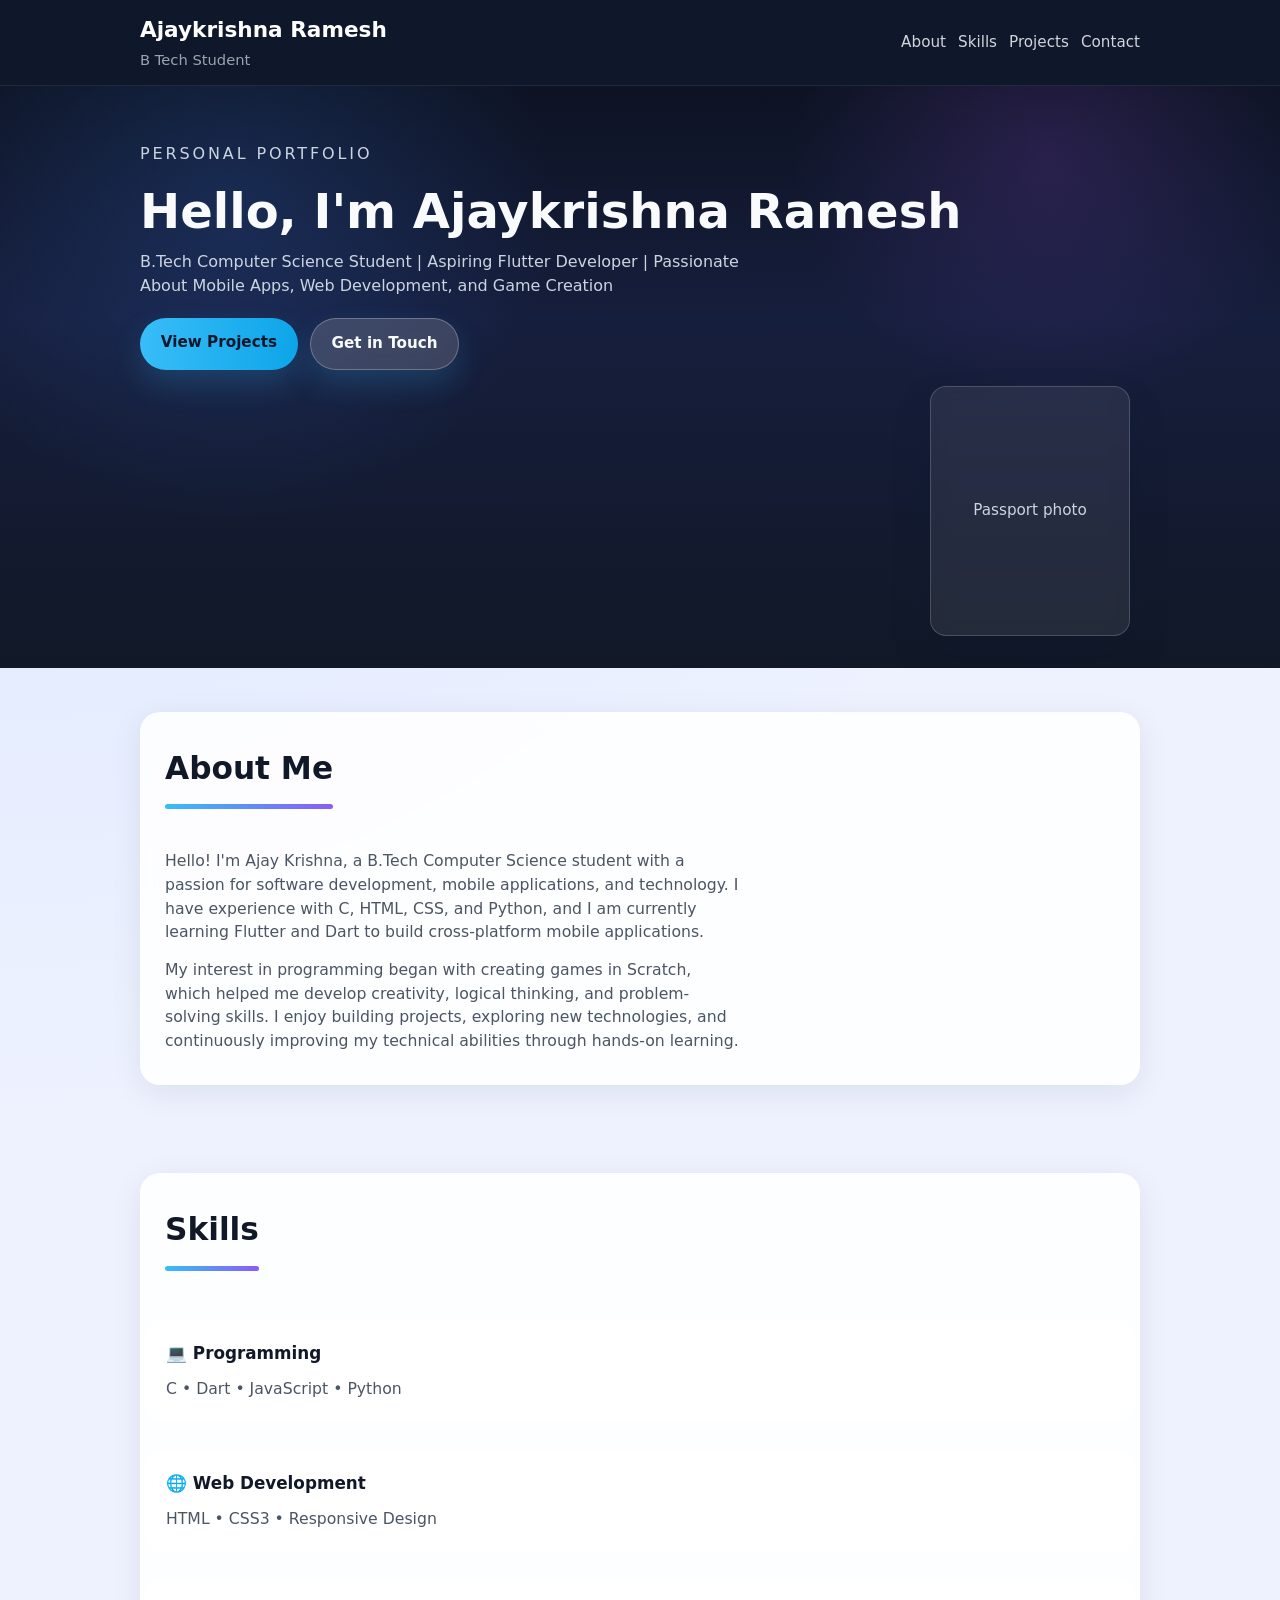
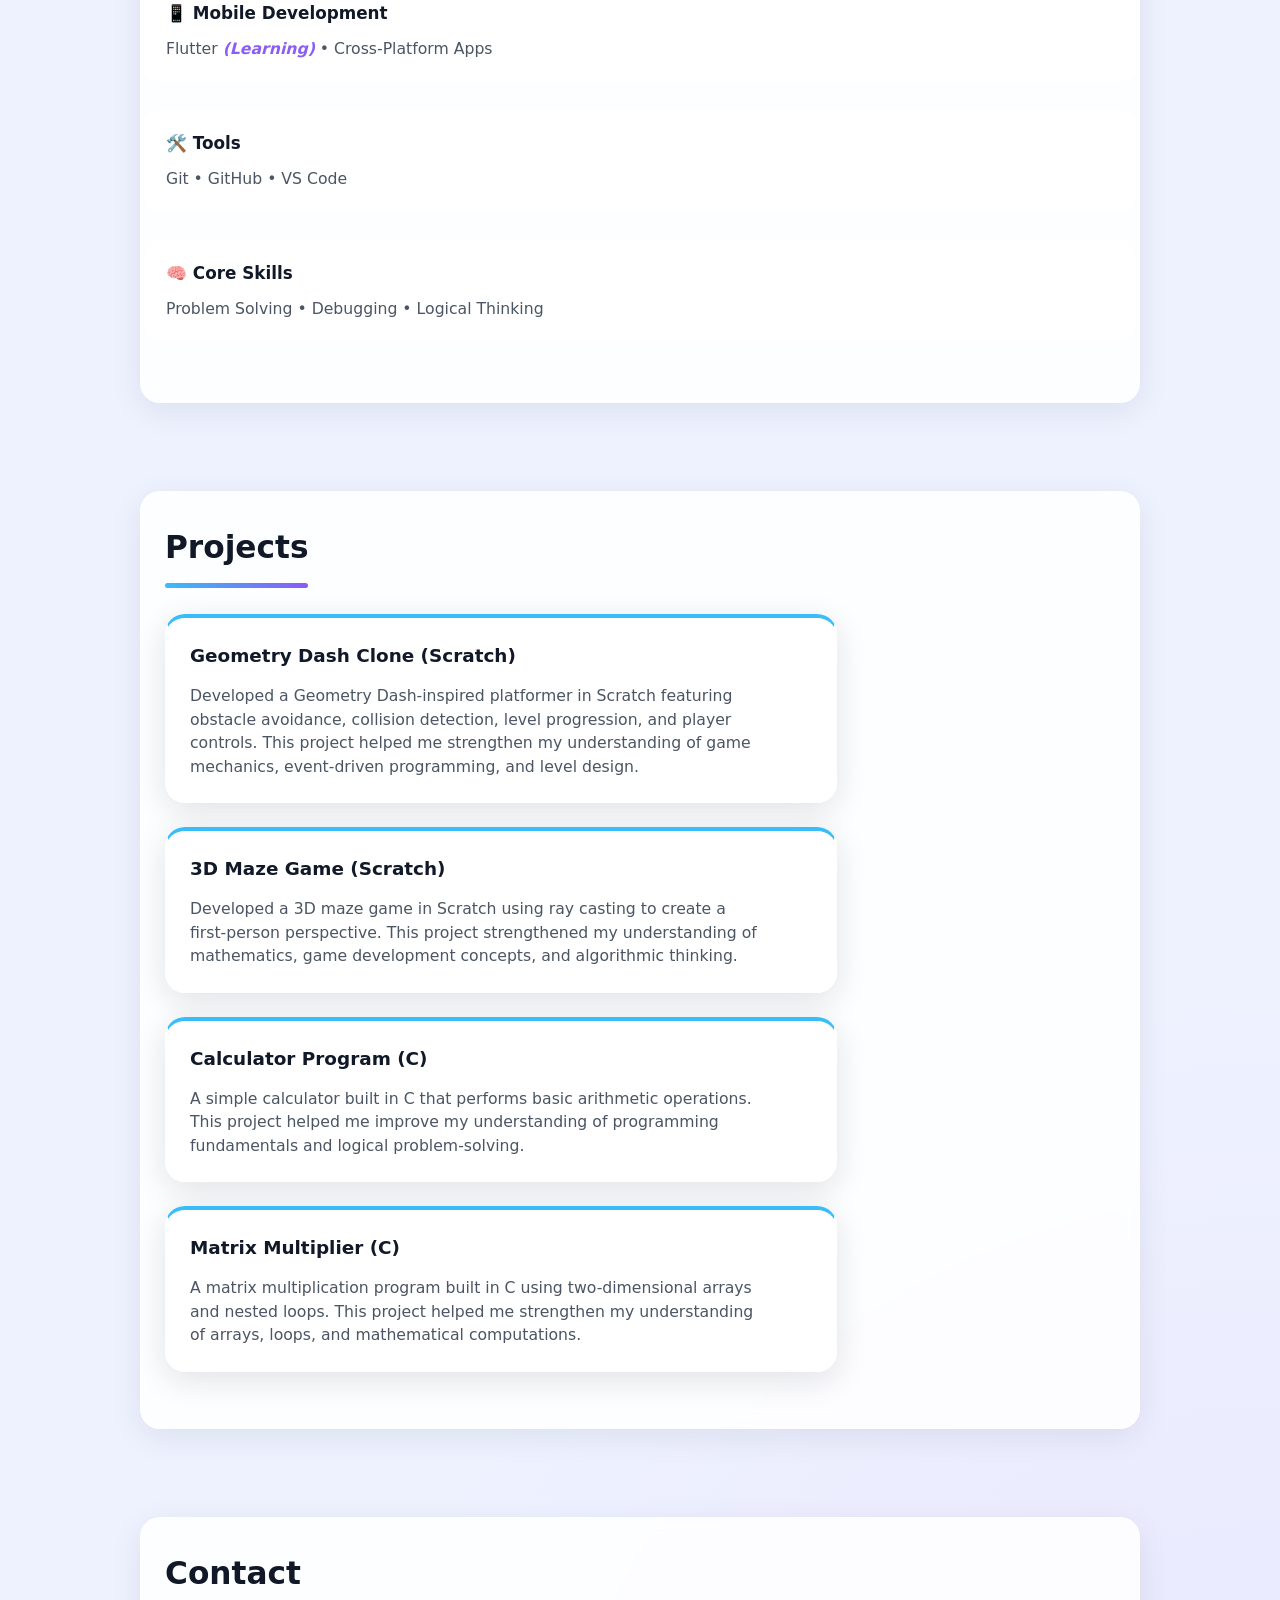
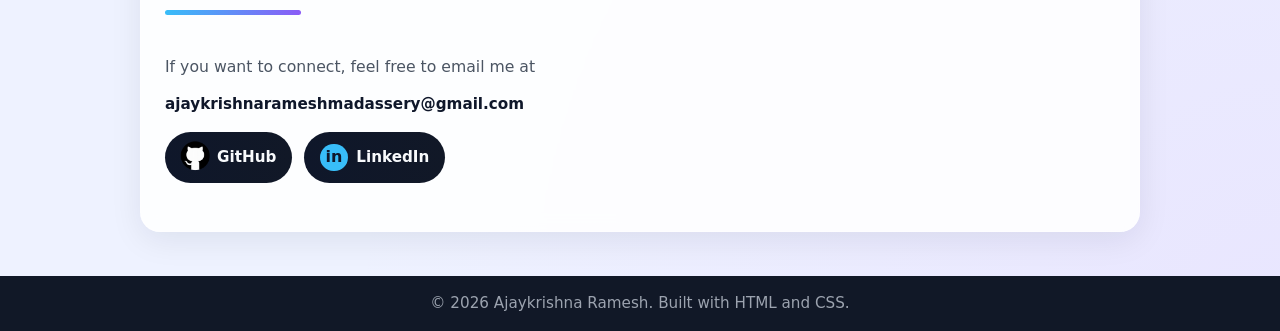
==== index.html @ 7828b0a9 "5th commit" ====
<!DOCTYPE html>
<html lang="en">
<head>
  <meta charset="UTF-8" />
  <meta name="viewport" content="width=device-width, initial-scale=1.0" />
  <title>Ajaykrishna Ramesh | Portfolio</title>
  <link rel="stylesheet" href="styles.css" />
</head>
<body>
  <header class="site-header">
    <div class="container header-inner">
      <div class="brand">
        <h1>Ajaykrishna Ramesh</h1>
        <p>B Tech Student</p>
      </div>
      <nav class="nav-links">
        <a href="#about">About</a>
        <a href="#skills">Skills</a>
        <a href="#projects">Projects</a>
        <a href="#contact">Contact</a>
      </nav>
    </div>
  </header>

  <main>
    <section class="hero">
      <div class="container hero-content">
        <div>
          <p class="eyebrow">Personal Portfolio</p>
          <h2>Hello, I'm Ajaykrishna Ramesh</h2>
          <p>B.Tech Computer Science Student | Aspiring Flutter Developer | Passionate About Mobile Apps, Web Development, and Game Creation</p>
          <div class="hero-actions">
            <a class="button" href="#projects">View Projects</a>
            <a class="button button-secondary" href="#contact">Get in Touch</a>
          </div>
        </div>
        <div class="hero-photo">
          <div class="photo-frame">
            <span>Passport photo</span>
          </div>
        </div>
      </div>
    </section>

    <section id="about" class="section about-section">
      <div class="container">
        <h2>About Me</h2>
        <p>Hello! I'm Ajay Krishna, a B.Tech Computer Science student with a passion for software development, mobile applications, and technology. I have experience with C, HTML, CSS, and Python, and I am currently learning Flutter and Dart to build cross-platform mobile applications.</p>
        <p>My interest in programming began with creating games in Scratch, which helped me develop creativity, logical thinking, and problem-solving skills. I enjoy building projects, exploring new technologies, and continuously improving my technical abilities through hands-on learning.</p>
      </div>
    </section>

    <section id="skills" class="section skills-section">
      <div class="container">
        <h2>Skills</h2>
        
        <div class="skills-categories">
          <div class="skill-category">
            <h3>💻 Programming</h3>
            <p class="skills-list">C • Dart • JavaScript • Python</p>
          </div>
          
          <div class="skill-category">
            <h3>🌐 Web Development</h3>
            <p class="skills-list">HTML • CSS3 • Responsive Design</p>
          </div>
          
          <div class="skill-category">
            <h3>📱 Mobile Development</h3>
            <p class="skills-list">Flutter <span class="badge-learning">(Learning)</span> • Cross-Platform Apps</p>
          </div>
          
          <div class="skill-category">
            <h3>🛠️ Tools</h3>
            <p class="skills-list">Git • GitHub • VS Code</p>
          </div>
          
          <div class="skill-category">
            <h3>🧠 Core Skills</h3>
            <p class="skills-list">Problem Solving • Debugging • Logical Thinking</p>
          </div>
        </div>
      </div>
    </section>

    <section id="projects" class="section projects-section">
      <div class="container">
        <h2>Projects</h2>
        <div class="project-card">
          <h3>Geometry Dash Clone (Scratch)</h3>
          <p>Developed a Geometry Dash-inspired platformer in Scratch featuring obstacle avoidance, collision detection, level progression, and player controls. This project helped me strengthen my understanding of game mechanics, event-driven programming, and level design.</p>
        </div>
        <div class="project-card">
          <h3>3D Maze Game (Scratch)</h3>
          <p>Developed a 3D maze game in Scratch using ray casting to create a first-person perspective. This project strengthened my understanding of mathematics, game development concepts, and algorithmic thinking.</p>
        </div>
        <div class="project-card">
          <h3>Calculator Program (C)</h3>
          <p>A simple calculator built in C that performs basic arithmetic operations. This project helped me improve my understanding of programming fundamentals and logical problem-solving.</p>
        </div>
        <div class="project-card">
          <h3>Matrix Multiplier (C)</h3>
          <p>A matrix multiplication program built in C using two-dimensional arrays and nested loops. This project helped me strengthen my understanding of arrays, loops, and mathematical computations.</p>
        </div>
      </div>
    </section>

    <section id="contact" class="section contact-section">
      <div class="container">
        <h2>Contact</h2>
        <p>If you want to connect, feel free to email me at</p>
        <a class="contact-link" href="mailto:ajaykrishnarameshmadassery@gmail.com">ajaykrishnarameshmadassery@gmail.com</a>
        <div class="social-links">
          <a href="https://github.com/AJ2130?tab=repositories" target="_blank" rel="noreferrer">
            <span class="social-icon github-icon"><img src="git cat.png" alt="GitHub" width="60"></span>
            <span>GitHub</span>
          </a>
          <a href="https://www.linkedin.com/in/ajaykrishna-ramesh-58178437a" target="_blank" rel="noreferrer">
            <span class="social-icon">in</span>
            <span>LinkedIn</span>
          </a>
        </div>
      </div>
    </section>
  </main>

  <footer class="site-footer">
    <div class="container">
      <p>© 2026 Ajaykrishna Ramesh. Built with HTML and CSS.</p>
    </div>
  </footer>
</body>
</html>
---- styles.css ----
:root {
  font-family: Inter, system-ui, -apple-system, BlinkMacSystemFont, "Segoe UI", sans-serif;
  color: #111827;
  background: radial-gradient(circle at top, #eef2ff 0%, #f8fafc 45%, #f8fafc 100%);
  line-height: 1.5;
  scroll-behavior: smooth;
}

* {
  box-sizing: border-box;
}

body {
  margin: 0;
  background: radial-gradient(circle at top left, rgba(59, 130, 246, 0.12), transparent 30%),
    radial-gradient(circle at bottom right, rgba(168, 85, 247, 0.08), transparent 25%),
    #eef2ff;
}

.container {
  width: min(1000px, calc(100% - 1.5rem));
  margin: 0 auto;
}

.site-header {
  background: #0f172a;
  color: #fff;
  padding: 0.85rem 0;
  box-shadow: 0 12px 30px rgba(15, 23, 42, 0.12);
  border-bottom: 1px solid rgba(255, 255, 255, 0.08);
}

.header-inner {
  display: flex;
  justify-content: space-between;
  align-items: center;
  gap: 0.75rem;
}

.brand h1 {
  margin: 0;
  font-size: 1.35rem;
  animation: slideIn 0.6s ease-out;
}

.brand p {
  margin: 0.2rem 0 0;
  color: #9ca3af;
  font-size: 0.92rem;
}

.nav-links {
  display: flex;
  gap: 0.75rem;
  flex-wrap: wrap;
}

.nav-links a {
  color: #d1d5db;
  text-decoration: none;
  font-weight: 500;
  font-size: 0.95rem;
  transition: color 300ms ease, transform 300ms ease;
  position: relative;
}

.nav-links a:hover {
  color: #38bdf8;
  transform: translateY(-2px);
}

.hero {
  padding: 3.5rem 0 2rem;
  background: linear-gradient(180deg, #0d1323 0%, #161e3d 40%, #111827 100%);
  color: #f8fafc;
  position: relative;
  overflow: hidden;
}

.hero::before {
  content: "";
  position: absolute;
  inset: 0;
  background: radial-gradient(circle at 18% 20%, rgba(59, 130, 246, 0.18), transparent 28%),
    radial-gradient(circle at 82% 12%, rgba(168, 85, 247, 0.16), transparent 22%);
  pointer-events: none;
}

.hero-content {
  display: flex;
  align-items: center;
  justify-content: space-between;
  min-height: 48vh;
  gap: 2rem;
  flex-wrap: wrap;
}

.hero-photo {
  flex: 0 0 220px;
  display: flex;
  justify-content: center;
  align-self: flex-start;
  margin-left: auto;
  margin-top: -1rem;
}

.photo-frame {
  width: 200px;
  height: 250px;
  border-radius: 1rem;
  background: rgba(255, 255, 255, 0.08);
  border: 1px solid rgba(255, 255, 255, 0.18);
  display: flex;
  align-items: center;
  justify-content: center;
  color: #cbd5e1;
  font-size: 0.95rem;
  text-align: center;
  padding: 1rem;
  backdrop-filter: blur(8px);
  box-shadow: 0 20px 40px rgba(15, 23, 42, 0.16);
}

.photo-frame img {
  width: 100%;
  height: 100%;
  object-fit: cover;
  border-radius: 1rem;
  display: block;
}

.hero-content > div {
  position: relative;
  z-index: 1;
}

.eyebrow {
  text-transform: uppercase;
  letter-spacing: 0.18em;
  color: #38bdf8;
  margin-bottom: 0.75rem;
  font-size: 0.78rem;
}

.hero h2 {
  margin: 0 0 0.85rem;
  font-size: clamp(2rem, 4vw, 3rem);
  line-height: 1.05;
}

.hero p {
  max-width: 40rem;
  margin: 0 0 1.25rem;
  color: #cbd5e1;
  font-size: 1rem;
}

.hero-actions {
  display: flex;
  flex-wrap: wrap;
  gap: 0.75rem;
}

.button {
  display: inline-block;
  padding: 0.85rem 1.3rem;
  border-radius: 999px;
  text-decoration: none;
  background: linear-gradient(90deg, #38bdf8 0%, #0ea5e9 100%);
  color: #0f172a;
  font-weight: 700;
  font-size: 0.95rem;
  box-shadow: 0 14px 30px rgba(56, 189, 248, 0.18);
  transition: transform 300ms ease, box-shadow 300ms ease;
}

.button:hover {
  transform: translateY(-1px);
  box-shadow: 0 18px 36px rgba(56, 189, 248, 0.22);
}

.button-secondary {
  background: rgba(255, 255, 255, 0.16);
  color: #f8fafc;
  border: 1px solid rgba(255, 255, 255, 0.25);
  backdrop-filter: blur(8px);
}

.section {
  padding: 2.75rem 0;
}

.section .container {
  background: rgba(255, 255, 255, 0.88);
  backdrop-filter: blur(8px);
  border: 1px solid rgba(255, 255, 255, 0.4);
  border-radius: 1.25rem;
  box-shadow: 0 8px 32px rgba(15, 23, 42, 0.08);
  padding: 2rem 1.5rem;
}

.section h2 {
  margin-top: 0;
  font-size: 1.95rem;
  color: #111827;
  position: relative;
  display: inline-block;
}

.section h2::after {
  content: "";
  display: block;
  width: 100%;
  height: 0.3rem;
  border-radius: 999px;
  background: linear-gradient(90deg, #38bdf8 0%, #8b5cf6 100%);
  margin-top: 0.8rem;
}

.about-section p,
.projects-section p,
.contact-section p {
  max-width: 36rem;
  margin: 0.9rem 0 0;
  color: #4b5563;
  font-size: 0.98rem;
}

.skills-categories {
  margin-top: 1.5rem;
}

.skill-category {
  margin-bottom: 1.75rem;
  padding: 1.25rem;
  background: rgba(255, 255, 255, 0.5);
  backdrop-filter: blur(6px);
  border: 1px solid rgba(255, 255, 255, 0.3);
  border-radius: 1rem;
  transition: all 300ms ease;
}

.skill-category:hover {
  background: rgba(255, 255, 255, 0.65);
  backdrop-filter: blur(8px);
  border: 1px solid rgba(255, 255, 255, 0.5);
  box-shadow: 0 8px 24px rgba(15, 23, 42, 0.08);
}

.skill-category h3 {
  font-size: 1.05rem;
  color: #111827;
  margin: 0 0 0.6rem;
  font-weight: 700;
}

.skills-list {
  color: #4b5563;
  font-size: 0.98rem;
  margin: 0;
  line-height: 1.6;
  font-weight: 500;
}

.badge-learning {
  color: #8b5cf6;
  font-style: italic;
  font-weight: 600;
}

.project-card {
  background: rgba(255, 255, 255, 0.85);
  backdrop-filter: blur(10px);
  border: 1px solid rgba(255, 255, 255, 0.5);
  border-radius: 1.25rem;
  padding: 1.5rem;
  max-width: 42rem;
  box-shadow: 0 8px 32px rgba(15, 23, 42, 0.12);
  border-top: 4px solid #38bdf8;
  margin-bottom: 1.5rem;
  animation: fadeInUp 0.8s ease-out;
  transition: transform 300ms ease, box-shadow 300ms ease, background 300ms ease, backdrop-filter 300ms ease;
}

.project-card h3 {
  margin: 0 0 0.65rem;
  font-size: 1.15rem;
}

.contact-link {
  display: inline-block;
  margin: 0.9rem 0 0;
  color: #0f172a;
  font-weight: 700;
  text-decoration: none;
  font-size: 0.95rem;
  position: relative;
  transition: color 300ms ease;
}

.contact-link::after {
  content: "";
  position: absolute;
  bottom: -4px;
  left: 0;
  width: 0;
  height: 2px;
  background: linear-gradient(90deg, #38bdf8 0%, #8b5cf6 100%);
  transition: width 300ms ease;
}

.contact-link:hover::after {
  width: 100%;
}

.social-links {
  display: flex;
  flex-wrap: wrap;
  gap: 0.75rem;
  padding: 1rem 0;
}

.social-links a {
  display: inline-flex;
  align-items: center;
  gap: 0.55rem;
  padding: 0.75rem 1rem;
  border-radius: 999px;
  background: linear-gradient(90deg, #0f172a 0%, #111827 100%);
  color: #f8fafc;
  text-decoration: none;
  font-weight: 700;
  font-size: 0.95rem;
  transition: transform 150ms ease, box-shadow 150ms ease, background 150ms ease;
}

.social-links a:hover {
  transform: translateY(-1px);
  box-shadow: 0 14px 26px rgba(15, 23, 42, 0.18);
  background: linear-gradient(90deg, #1d2939 0%, #0f172a 100%);
}

.social-icon {
  display: inline-flex;
  align-items: center;
  justify-content: center;
  width: 1.7rem;
  height: 1.7rem;
  border-radius: 50%;
  background: #38bdf8;
  color: #0f172a;
  font-size: 1rem;
}

.social-icon.github-icon {
  background: transparent;
}

.site-footer {
  background: #111827;
  color: #9ca3af;
  padding: 1rem 0;
}

.site-footer p {
  margin: 0;
  text-align: center;
  font-size: 0.95rem;
}

@keyframes fadeInUp {
  from {
    opacity: 0;
    transform: translateY(30px);
  }
  to {
    opacity: 1;
    transform: translateY(0);
  }
}

@keyframes slideIn {
  from {
    opacity: 0;
    transform: translateX(-20px);
  }
  to {
    opacity: 1;
    transform: translateX(0);
  }
}

@keyframes float {
  0%, 100% {
    transform: translateY(0px);
  }
  50% {
    transform: translateY(-8px);
  }
}

.section {
  animation: fadeInUp 0.8s ease-out;
}

.section h2 {
  animation: slideIn 0.6s ease-out;
}

.project-card:hover {
  transform: translateY(-8px);
  box-shadow: 0 24px 48px rgba(15, 23, 42, 0.15);
  background: rgba(255, 255, 255, 0.95);
  backdrop-filter: blur(15px);
}

.skill-category {
  animation: fadeInUp 0.8s ease-out;
  padding: 1.25rem;
  background: rgba(255, 255, 255, 0.5);
  backdrop-filter: blur(6px);
  border: 1px solid rgba(255, 255, 255, 0.3);
  border-radius: 1rem;
  margin: 0 -1.25rem 1.75rem -1.25rem;
}

.skills-list {
  transition: color 300ms ease;
}

@media (max-width: 768px) {
  .header-inner {
    flex-direction: column;
    align-items: flex-start;
  }

  .hero-content {
    padding-top: 1.5rem;
    min-height: auto;
  }

  .hero p {
    max-width: 100%;
  }
}
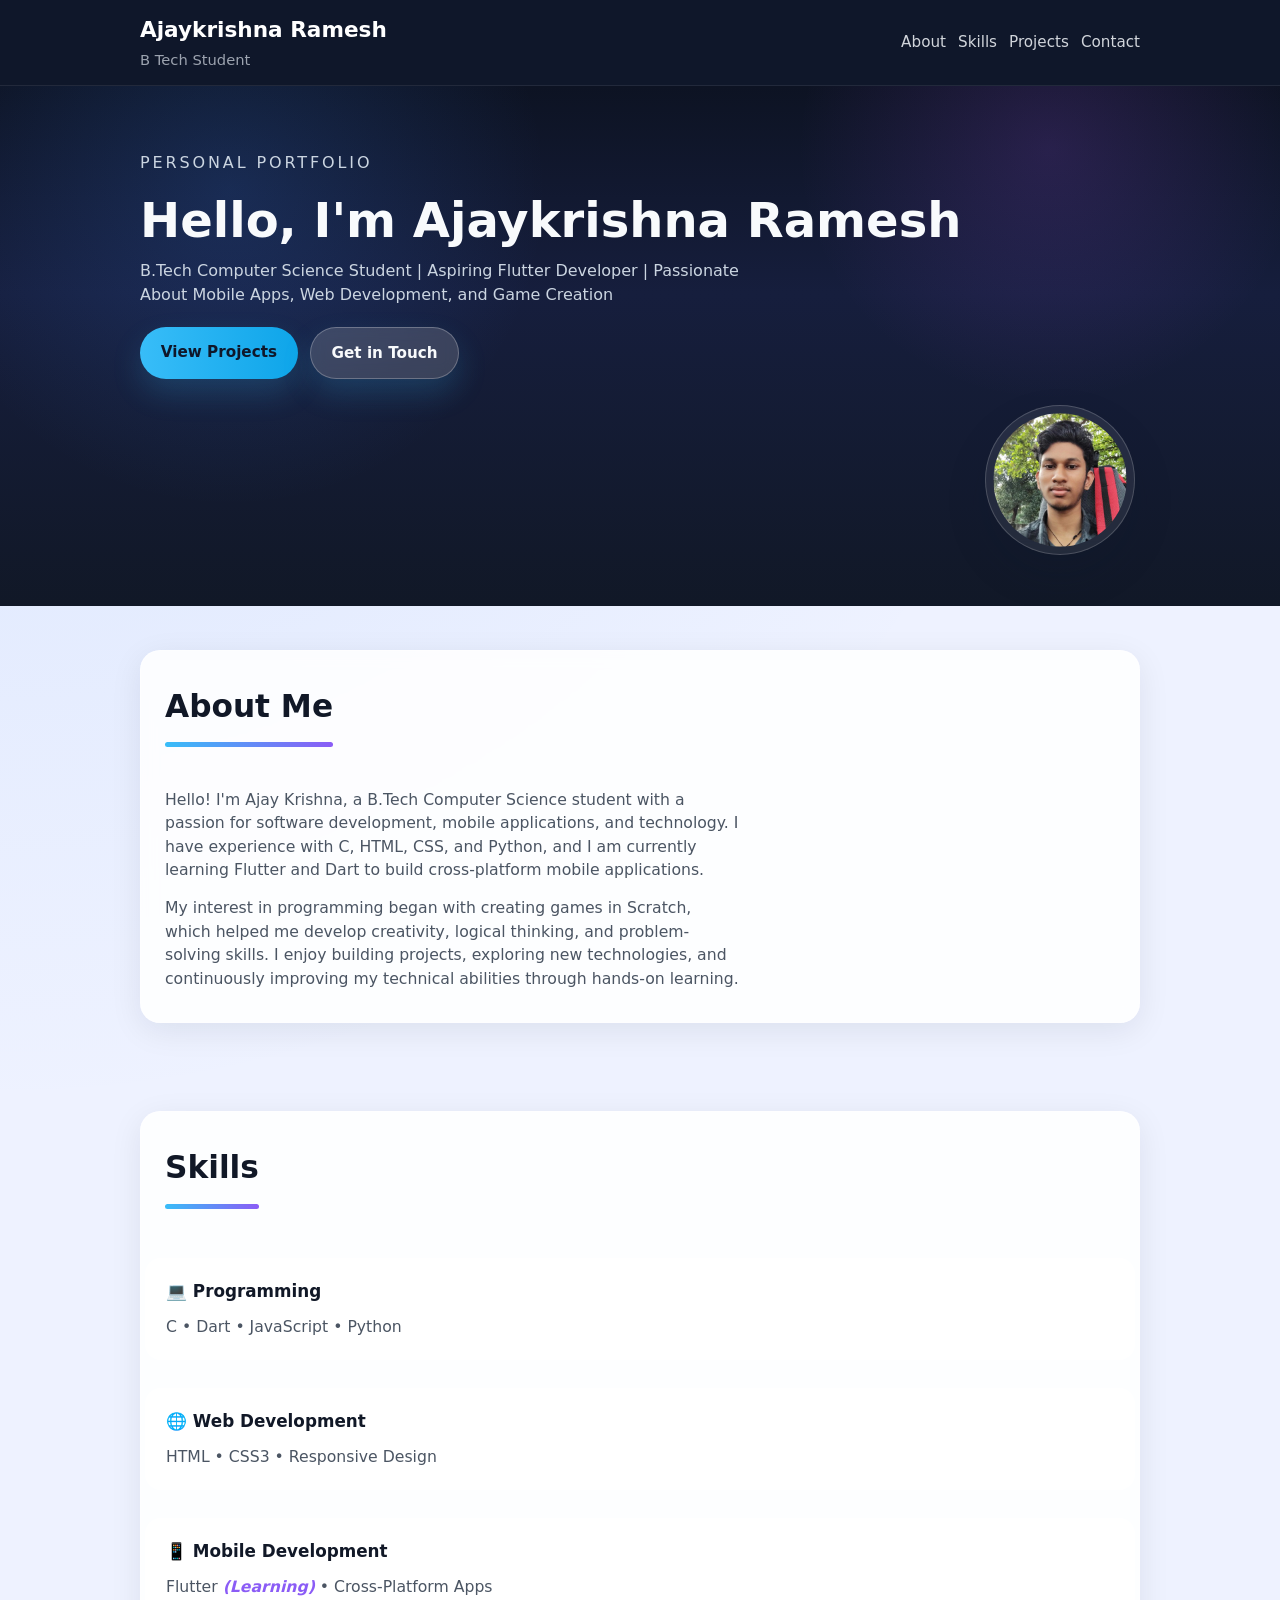
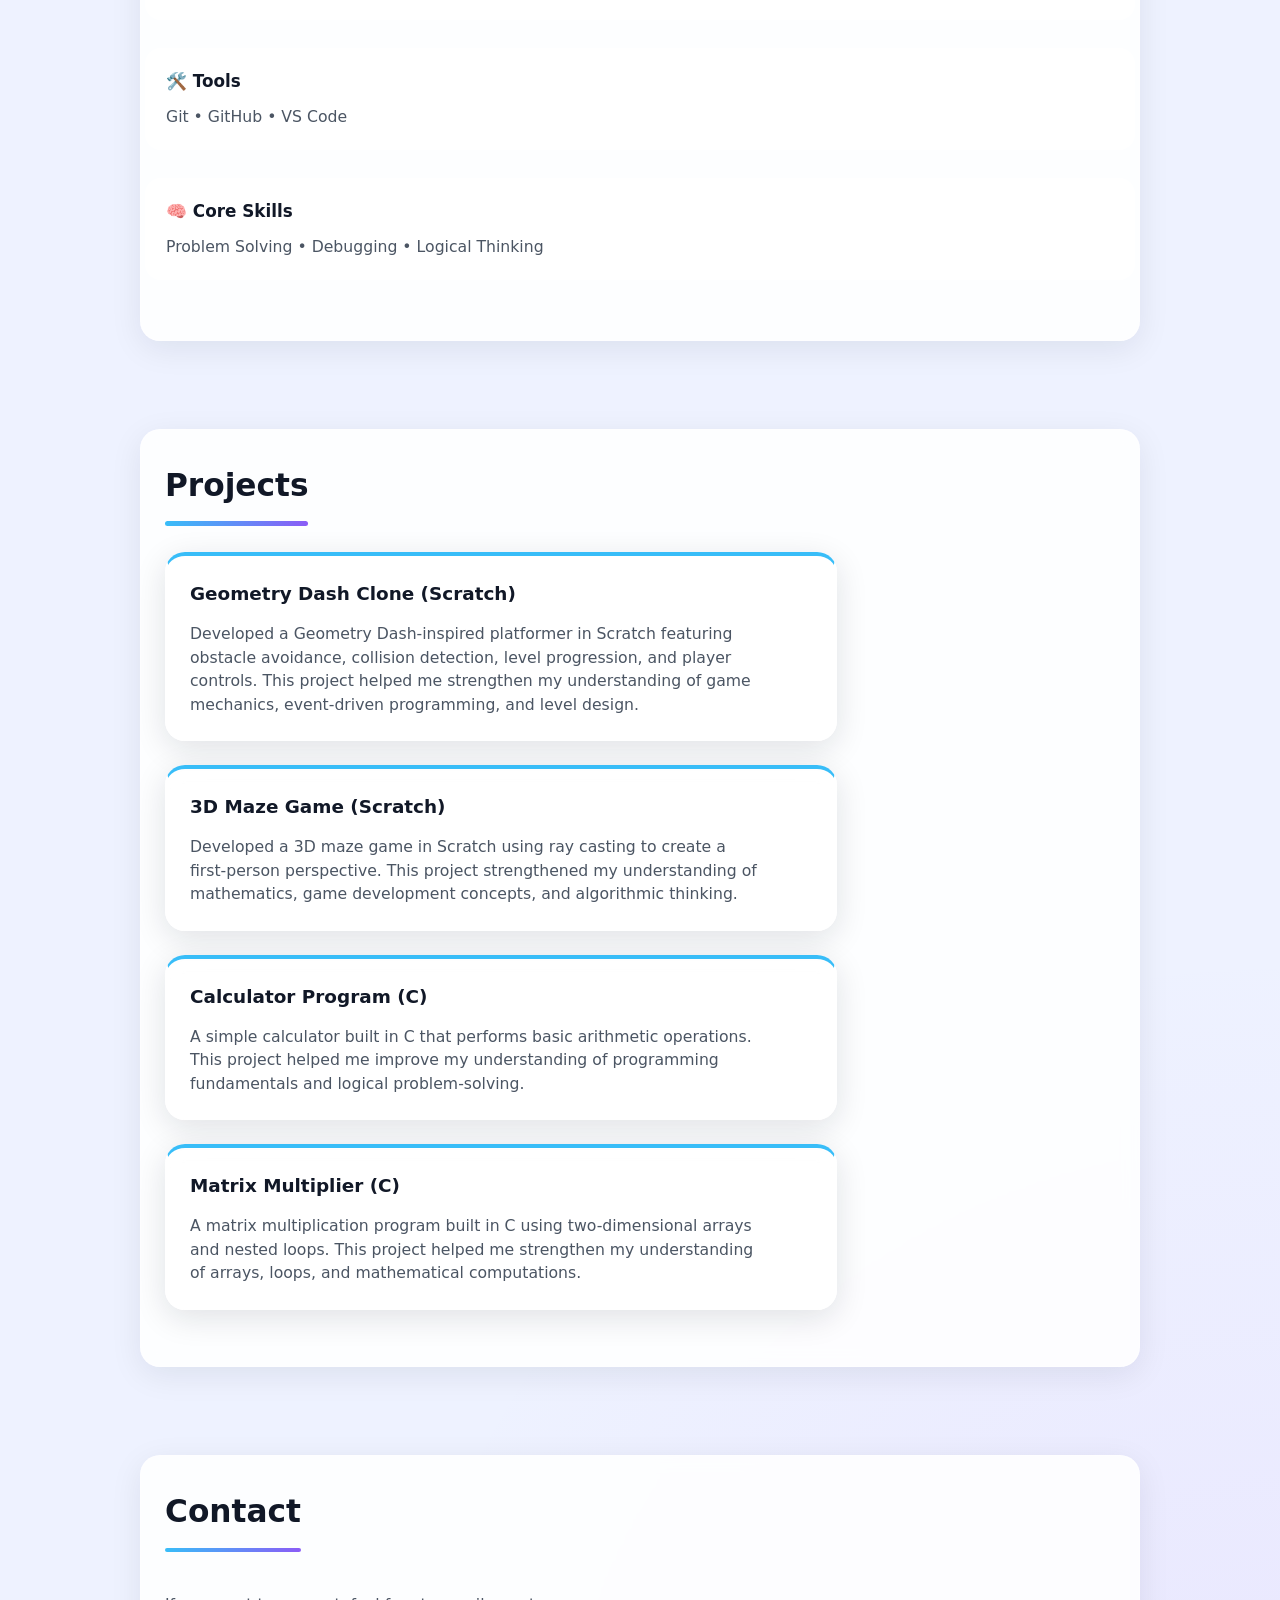
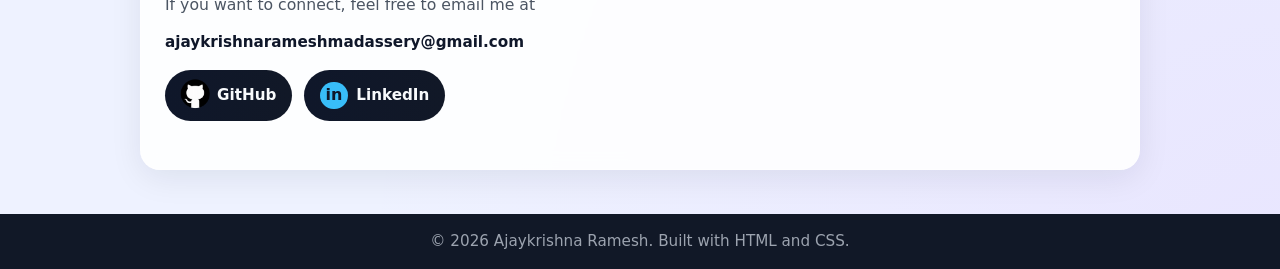
==== commit 887dff40: "6th commit" ====
--- a/index.html
+++ b/index.html
@@ -36,7 +36,7 @@
         </div>
         <div class="hero-photo">
           <div class="photo-frame">
-            <span>Passport photo</span>
+            <img src="profile.jpg" alt="Ajaykrishna Ramesh" />
           </div>
         </div>
       </div>
--- a/styles.css
+++ b/styles.css
@@ -96,7 +96,7 @@
 }
 
 .hero-photo {
-  flex: 0 0 220px;
+  flex: 0 0 160px;
   display: flex;
   justify-content: center;
   align-self: flex-start;
@@ -105,9 +105,9 @@
 }
 
 .photo-frame {
-  width: 200px;
-  height: 250px;
-  border-radius: 1rem;
+  width: 150px;
+  height: 150px;
+  border-radius: 50%;
   background: rgba(255, 255, 255, 0.08);
   border: 1px solid rgba(255, 255, 255, 0.18);
   display: flex;
@@ -125,8 +125,9 @@
   width: 100%;
   height: 100%;
   object-fit: cover;
-  border-radius: 1rem;
+  border-radius: 50%;
   display: block;
+  transform: scale(1.15);
 }
 
 .hero-content > div {
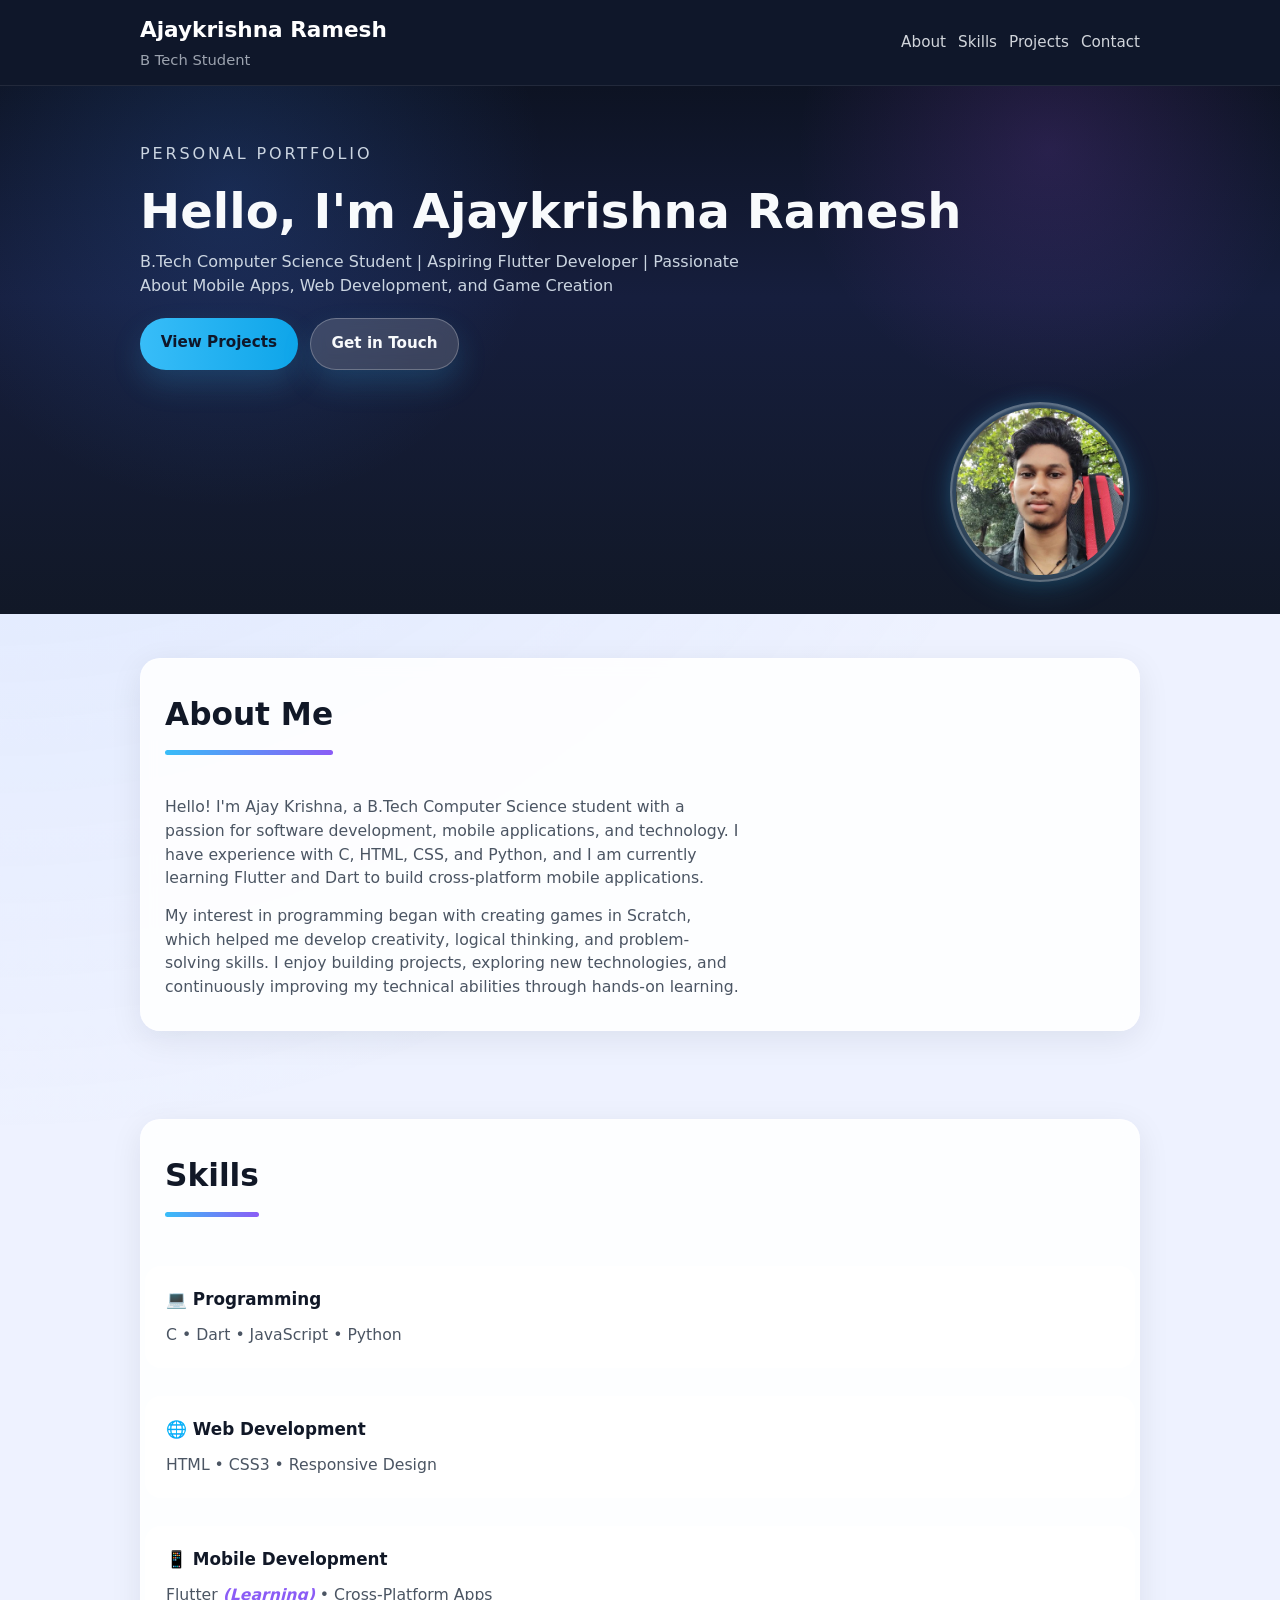
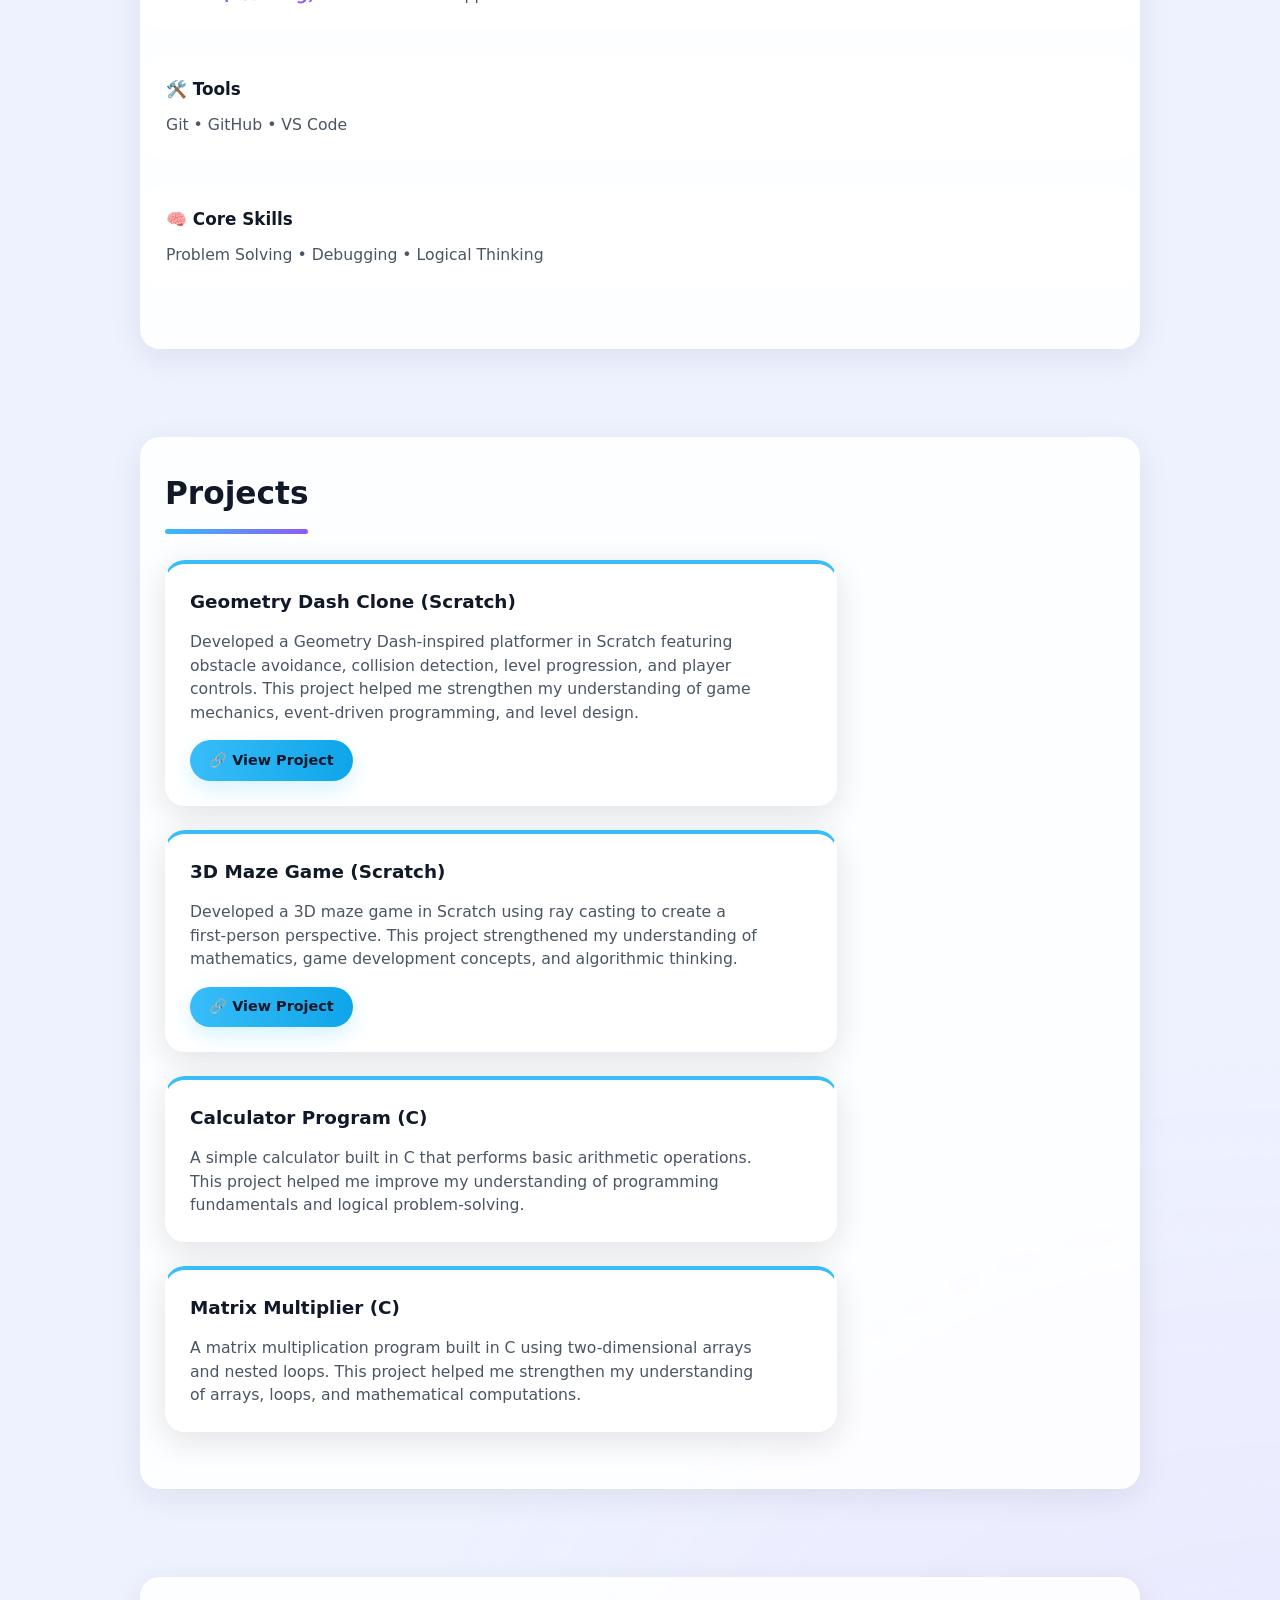
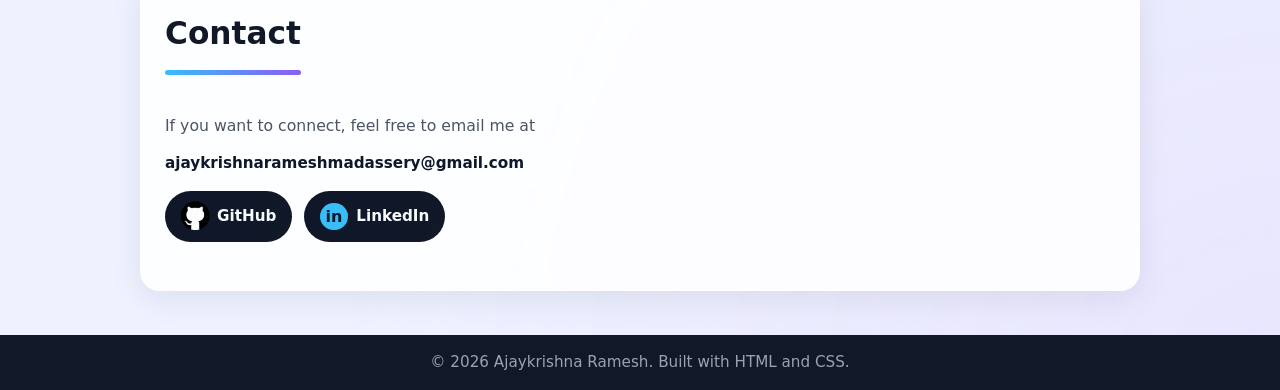
==== commit 5f9cb427: "6th commit" ====
--- a/index.html
+++ b/index.html
@@ -89,10 +89,12 @@
         <div class="project-card">
           <h3>Geometry Dash Clone (Scratch)</h3>
           <p>Developed a Geometry Dash-inspired platformer in Scratch featuring obstacle avoidance, collision detection, level progression, and player controls. This project helped me strengthen my understanding of game mechanics, event-driven programming, and level design.</p>
+          <a href="https://scratch.mit.edu/projects/988808086/" target="_blank" rel="noreferrer" class="project-link">🔗 View Project</a>
         </div>
         <div class="project-card">
           <h3>3D Maze Game (Scratch)</h3>
           <p>Developed a 3D maze game in Scratch using ray casting to create a first-person perspective. This project strengthened my understanding of mathematics, game development concepts, and algorithmic thinking.</p>
+          <a href="https://scratch.mit.edu/projects/845856918/" target="_blank" rel="noreferrer" class="project-link">🔗 View Project</a>
         </div>
         <div class="project-card">
           <h3>Calculator Program (C)</h3>
--- a/styles.css
+++ b/styles.css
@@ -96,38 +96,52 @@
 }
 
 .hero-photo {
-  flex: 0 0 160px;
+  flex: 0 0 200px;
   display: flex;
   justify-content: center;
-  align-self: flex-start;
+  align-self: center;
   margin-left: auto;
-  margin-top: -1rem;
+  margin-top: 0;
 }
 
 .photo-frame {
-  width: 150px;
-  height: 150px;
+  width: 180px;
+  height: 180px;
   border-radius: 50%;
-  background: rgba(255, 255, 255, 0.08);
-  border: 1px solid rgba(255, 255, 255, 0.18);
+  background: rgba(255, 255, 255, 0.12);
+  border: 2px solid rgba(255, 255, 255, 0.25);
   display: flex;
   align-items: center;
   justify-content: center;
   color: #cbd5e1;
   font-size: 0.95rem;
   text-align: center;
-  padding: 1rem;
-  backdrop-filter: blur(8px);
-  box-shadow: 0 20px 40px rgba(15, 23, 42, 0.16);
+  padding: 0;
+  backdrop-filter: blur(12px);
+  box-shadow: 0 8px 32px rgba(56, 189, 248, 0.15), inset 0 1px 2px rgba(255, 255, 255, 0.2);
+  transition: all 400ms ease;
+  animation: photoFrameIntro 0.8s ease-out;
+}
+
+.photo-frame:hover {
+  background: rgba(255, 255, 255, 0.18);
+  border: 2px solid rgba(255, 255, 255, 0.35);
+  box-shadow: 0 16px 48px rgba(56, 189, 248, 0.25), inset 0 1px 2px rgba(255, 255, 255, 0.3);
+  transform: scale(1.05);
 }
 
 .photo-frame img {
-  width: 100%;
-  height: 100%;
+  width: 95%;
+  height: 95%;
   object-fit: cover;
   border-radius: 50%;
   display: block;
-  transform: scale(1.15);
+  transition: transform 400ms ease;
+  box-shadow: 0 0 24px rgba(56, 189, 248, 0.3);
+}
+
+.photo-frame:hover img {
+  transform: scale(1.08);
 }
 
 .hero-content > div {
@@ -288,6 +302,25 @@
   font-size: 1.15rem;
 }
 
+.project-link {
+  display: inline-block;
+  margin-top: 1rem;
+  padding: 0.6rem 1.2rem;
+  background: linear-gradient(90deg, #38bdf8 0%, #0ea5e9 100%);
+  color: #0f172a;
+  text-decoration: none;
+  border-radius: 999px;
+  font-weight: 600;
+  font-size: 0.9rem;
+  transition: transform 300ms ease, box-shadow 300ms ease;
+  box-shadow: 0 8px 20px rgba(56, 189, 248, 0.2);
+}
+
+.project-link:hover {
+  transform: translateY(-2px);
+  box-shadow: 0 12px 28px rgba(56, 189, 248, 0.3);
+}
+
 .contact-link {
   display: inline-block;
   margin: 0.9rem 0 0;
@@ -400,6 +433,17 @@
   }
 }
 
+@keyframes photoFrameIntro {
+  from {
+    opacity: 0;
+    transform: scale(0.8) translateY(20px);
+  }
+  to {
+    opacity: 1;
+    transform: scale(1) translateY(0);
+  }
+}
+
 .section {
   animation: fadeInUp 0.8s ease-out;
 }
@@ -438,6 +482,18 @@
   .hero-content {
     padding-top: 1.5rem;
     min-height: auto;
+    flex-direction: column;
+  }
+
+  .hero-photo {
+    flex: 0 0 160px;
+    margin-left: 0;
+    margin-top: 2rem;
+  }
+
+  .photo-frame {
+    width: 160px;
+    height: 160px;
   }
 
   .hero p {
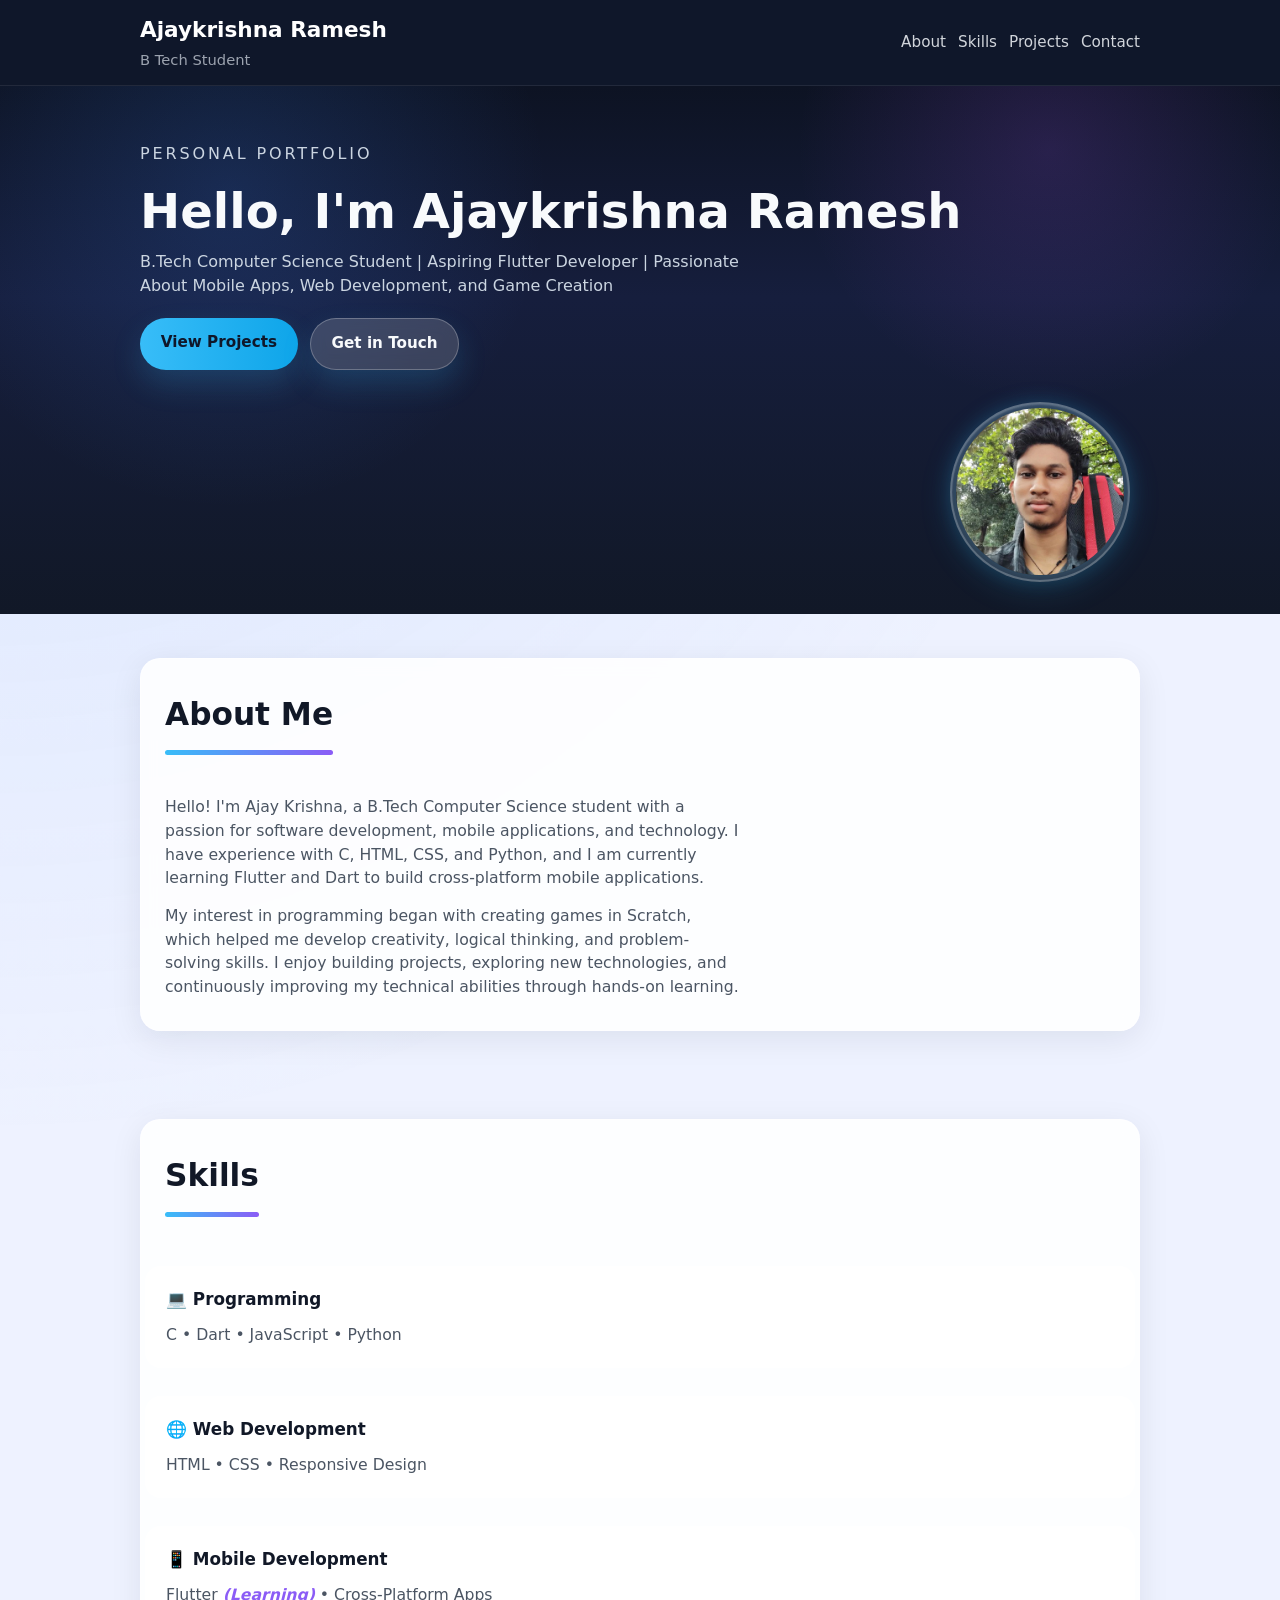
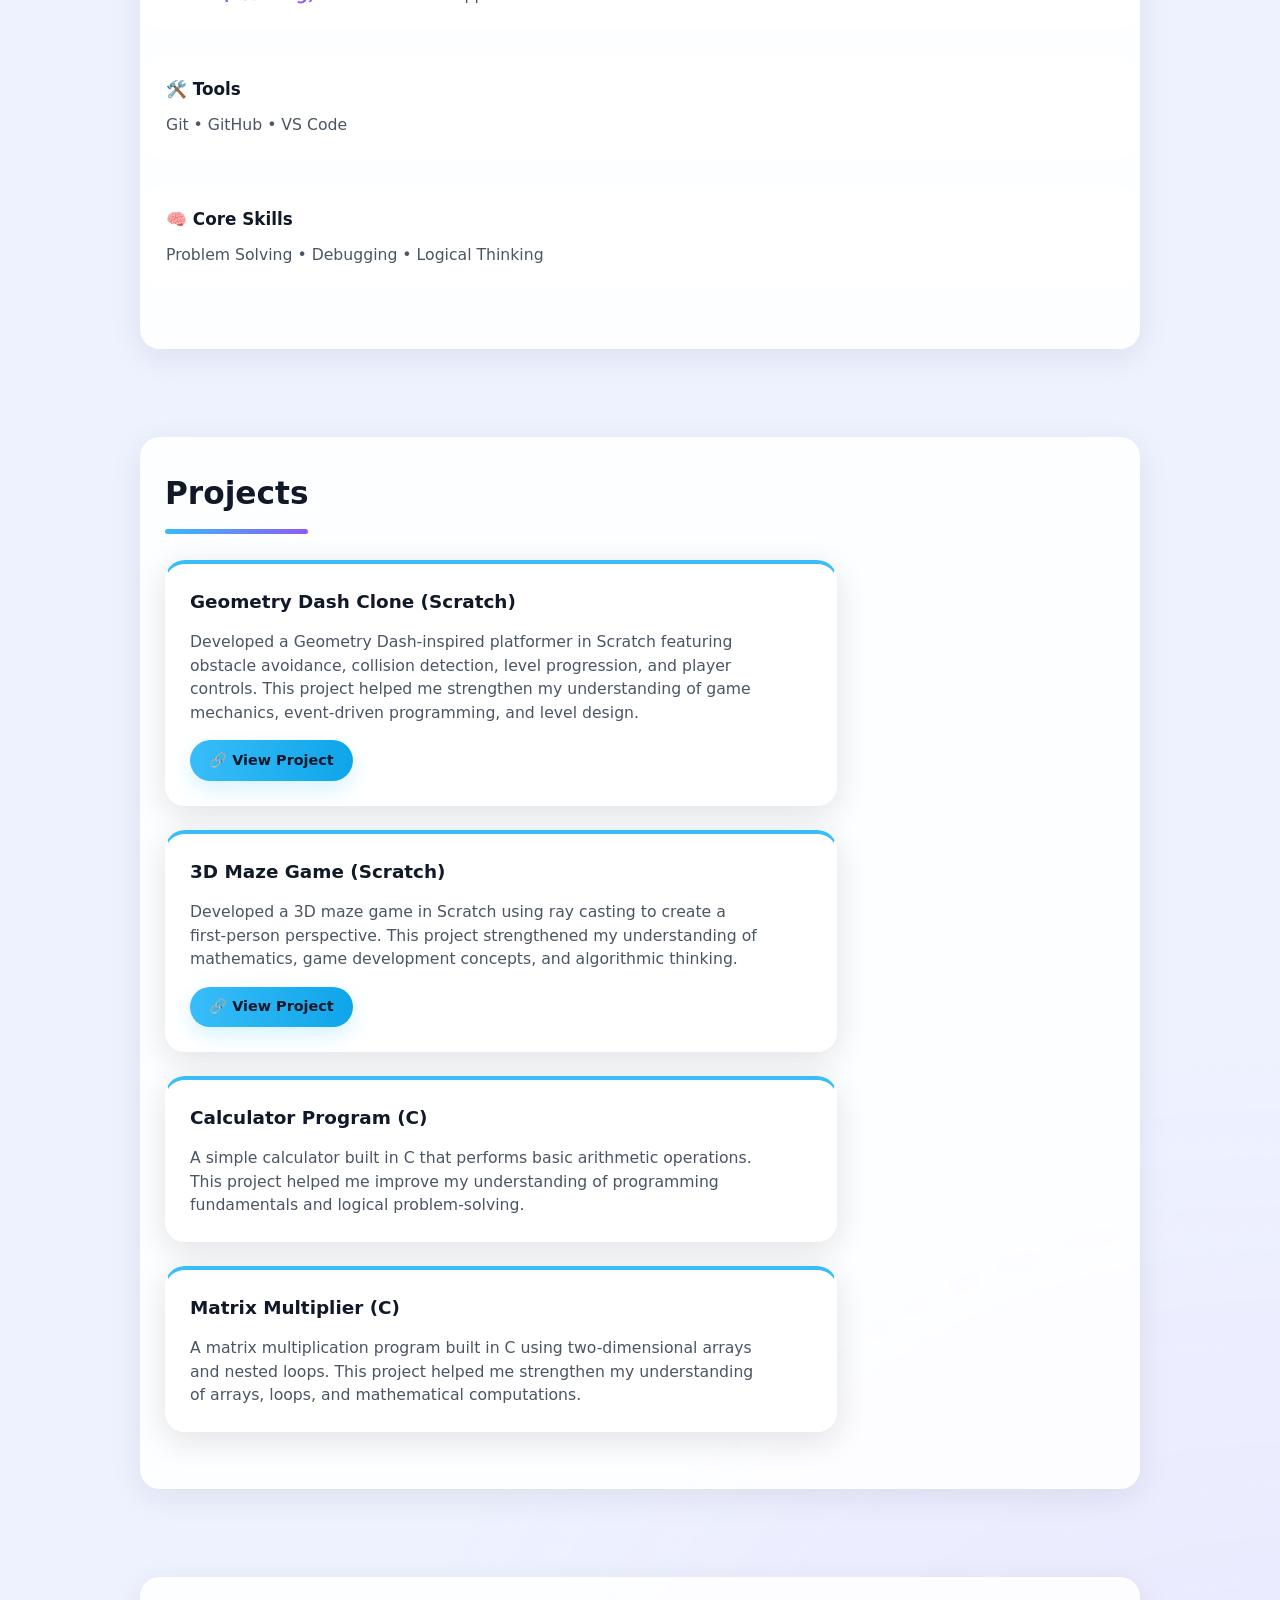
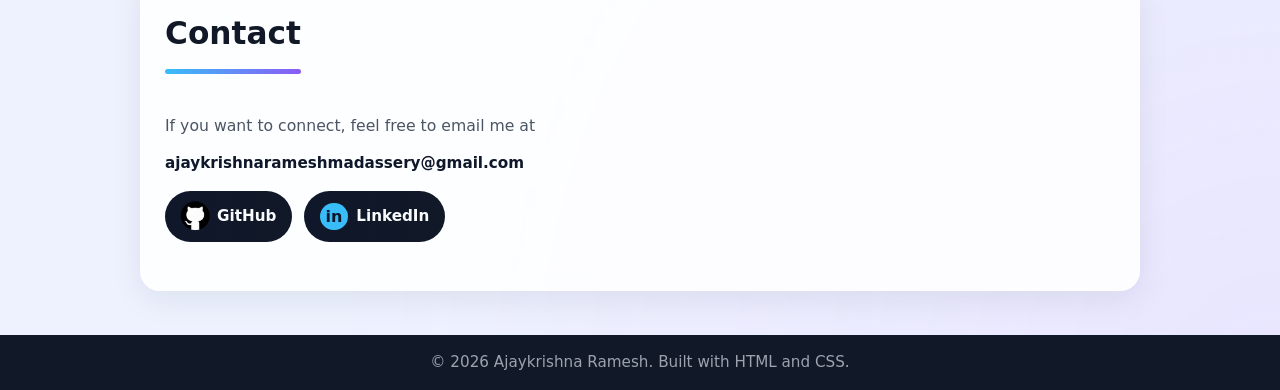
==== commit 42a10bf8: "semi final commit" ====
--- a/index.html
+++ b/index.html
@@ -62,7 +62,7 @@
           
           <div class="skill-category">
             <h3>🌐 Web Development</h3>
-            <p class="skills-list">HTML • CSS3 • Responsive Design</p>
+            <p class="skills-list">HTML • CSS • Responsive Design</p>
           </div>
           
           <div class="skill-category">
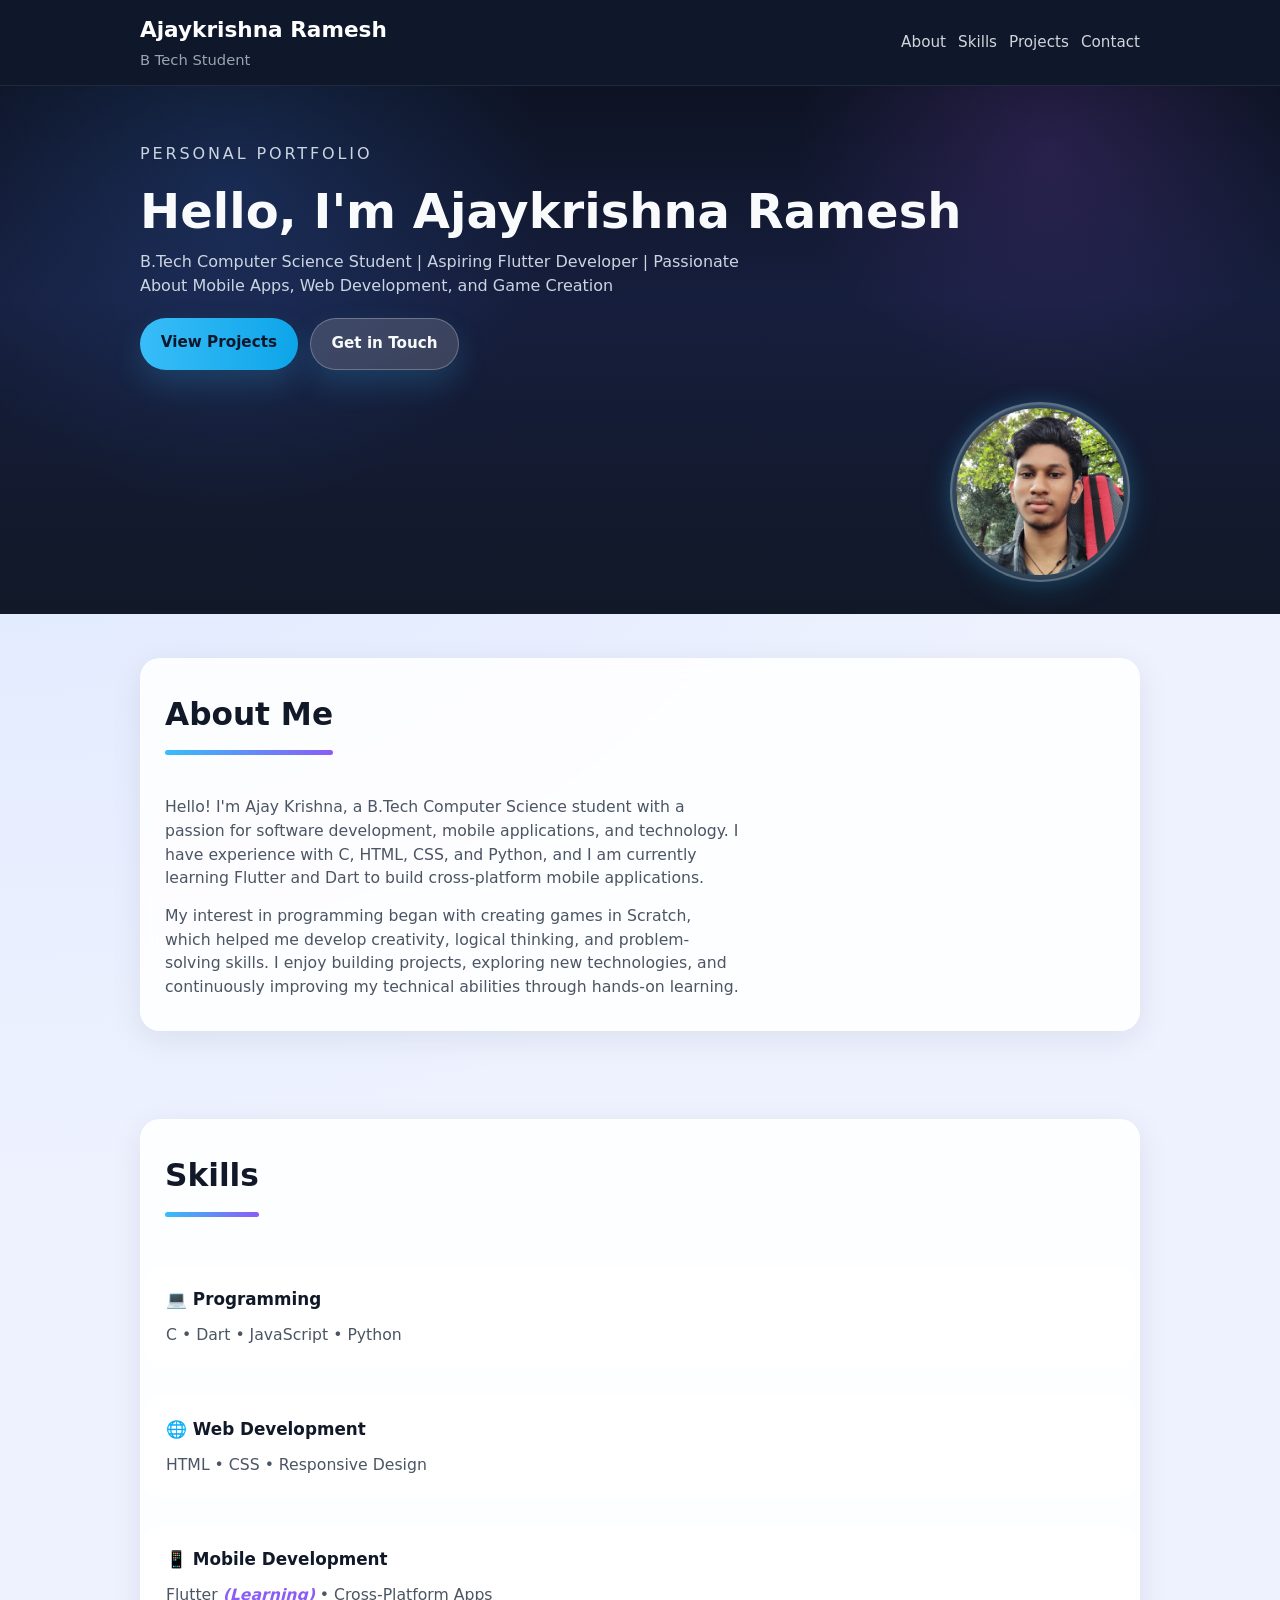
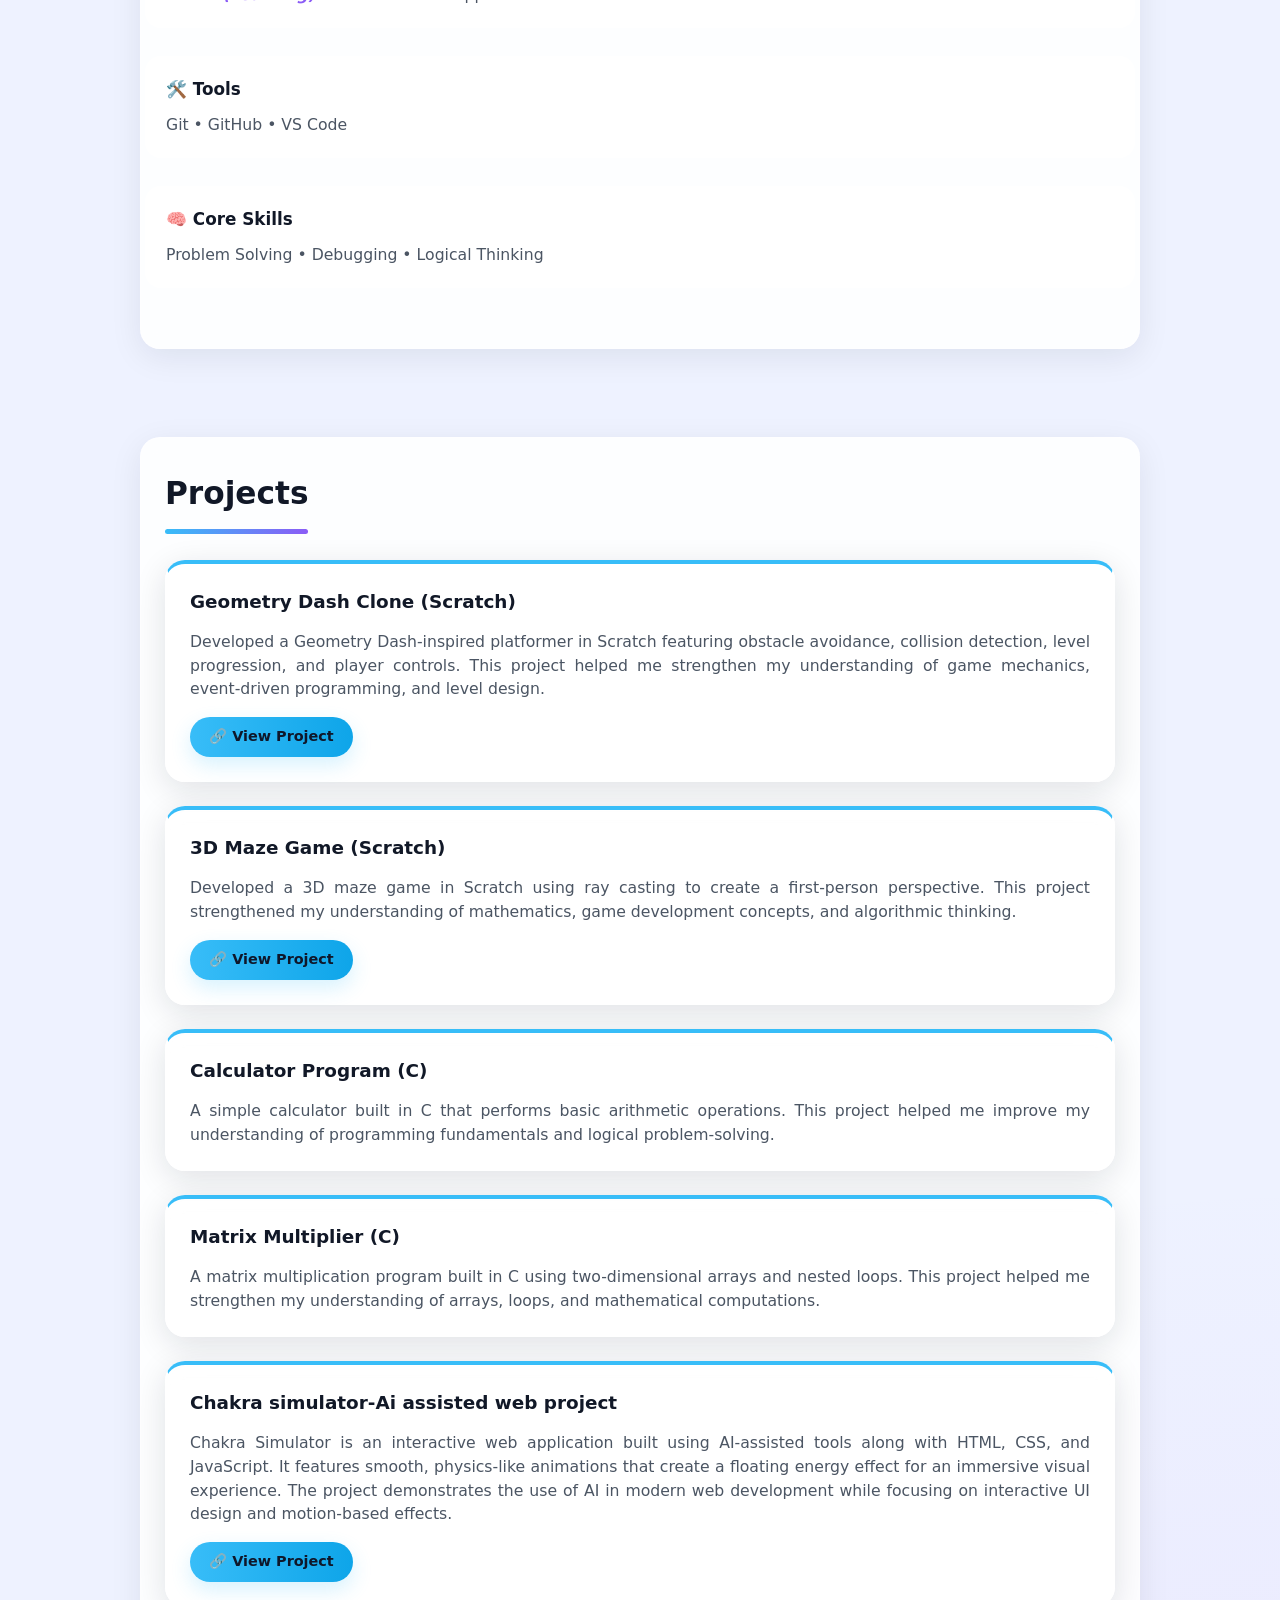
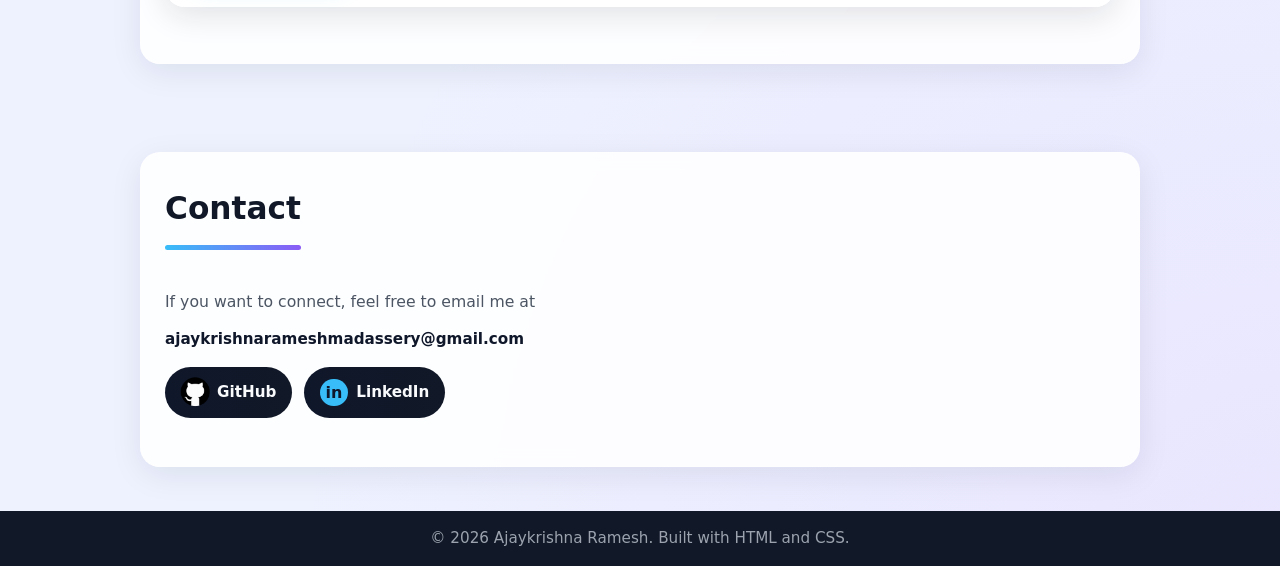
==== commit 9fcc28d8: "Final commit" ====
--- a/index.html
+++ b/index.html
@@ -104,6 +104,11 @@
           <h3>Matrix Multiplier (C)</h3>
           <p>A matrix multiplication program built in C using two-dimensional arrays and nested loops. This project helped me strengthen my understanding of arrays, loops, and mathematical computations.</p>
         </div>
+        <div class="project-card">
+          <h3>Chakra simulator-Ai assisted web project</h3>
+          <p>Chakra Simulator is an interactive web application built using AI-assisted tools along with HTML, CSS, and JavaScript. It features smooth, physics-like animations that create a floating energy effect for an immersive visual experience. The project demonstrates the use of AI in modern web development while focusing on interactive UI design and motion-based effects.</p>
+          <a href="https://github.com/AJ2130/chakra-simulator" target="_blank" rel="noreferrer" class="project-link">🔗 View Project</a>
+        </div>
       </div>
     </section>
 
--- a/styles.css
+++ b/styles.css
@@ -233,12 +233,18 @@
 }
 
 .about-section p,
-.projects-section p,
 .contact-section p {
   max-width: 36rem;
   margin: 0.9rem 0 0;
   color: #4b5563;
   font-size: 0.98rem;
+}
+
+.projects-section p {
+  margin: 0.9rem 0 0;
+  color: #4b5563;
+  font-size: 0.98rem;
+  text-align: justify;
 }
 
 .skills-categories {
@@ -289,7 +295,7 @@
   border: 1px solid rgba(255, 255, 255, 0.5);
   border-radius: 1.25rem;
   padding: 1.5rem;
-  max-width: 42rem;
+  width: 100%;
   box-shadow: 0 8px 32px rgba(15, 23, 42, 0.12);
   border-top: 4px solid #38bdf8;
   margin-bottom: 1.5rem;
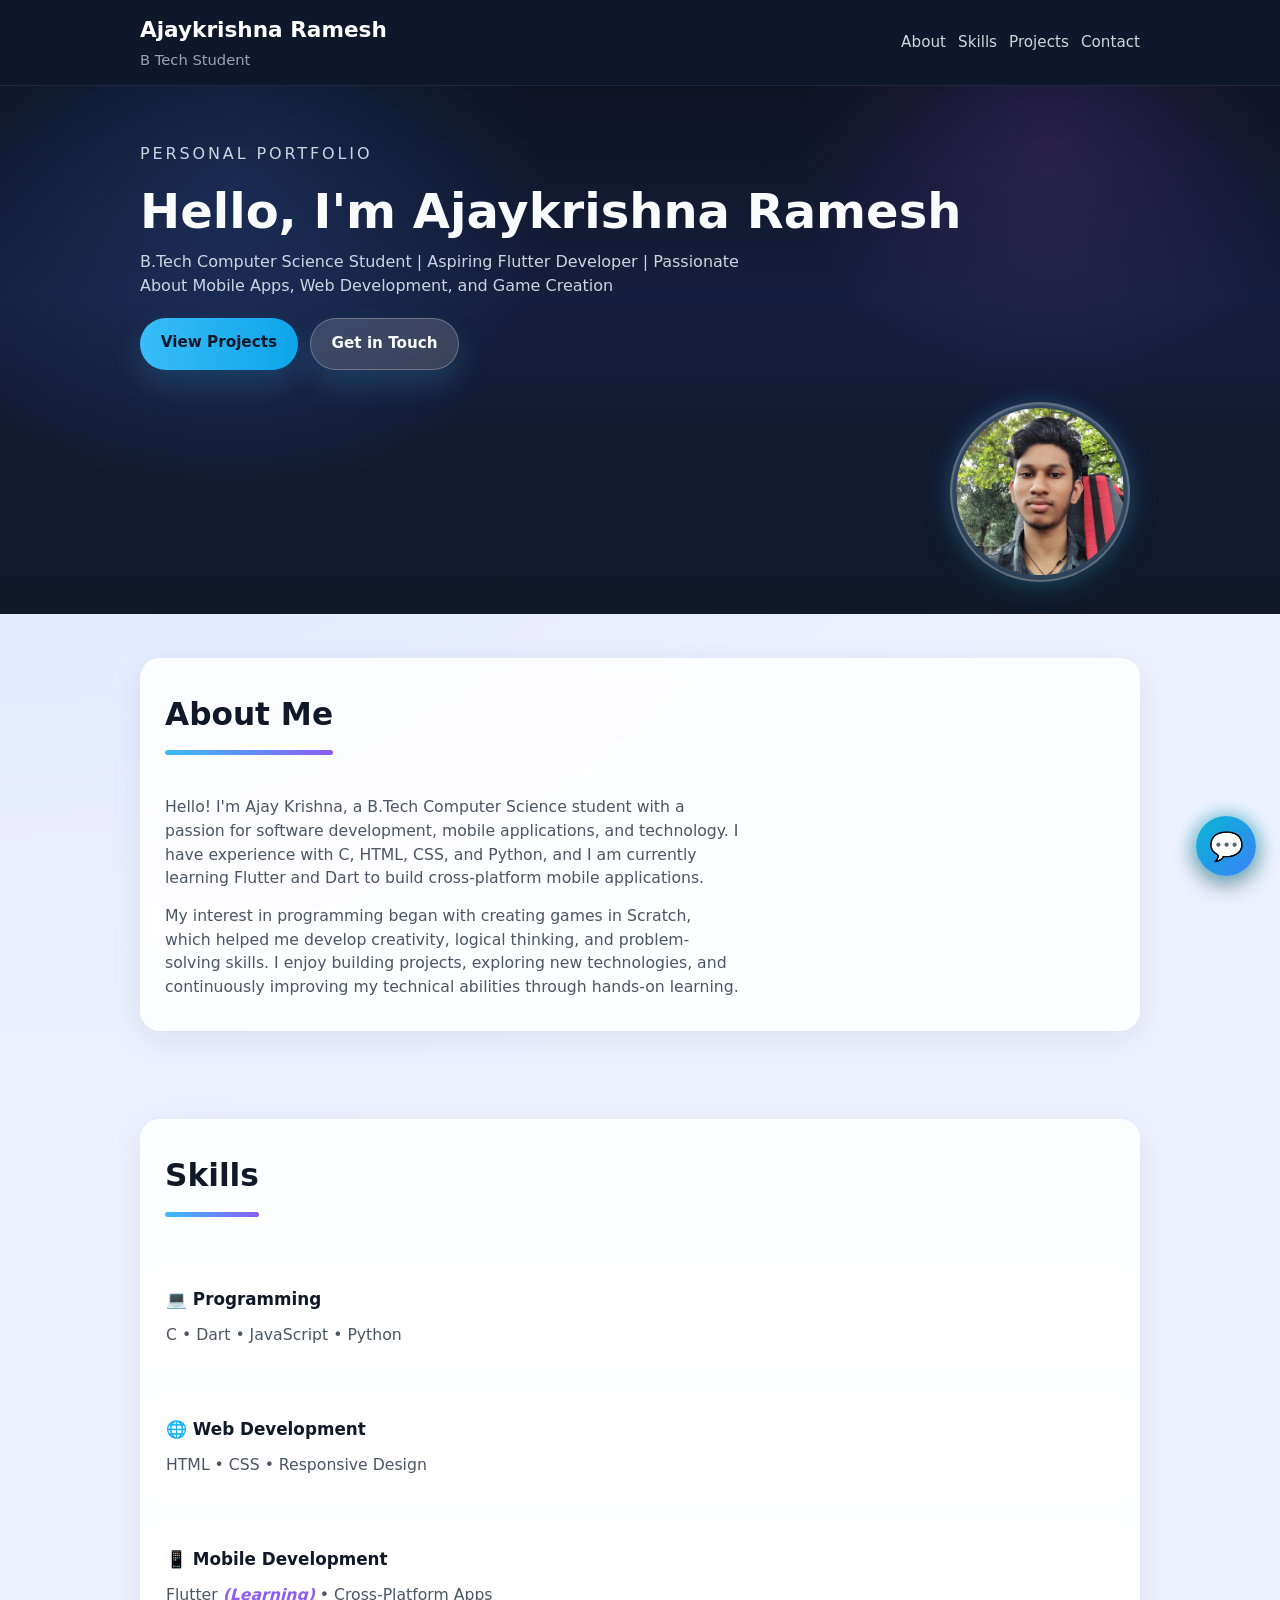
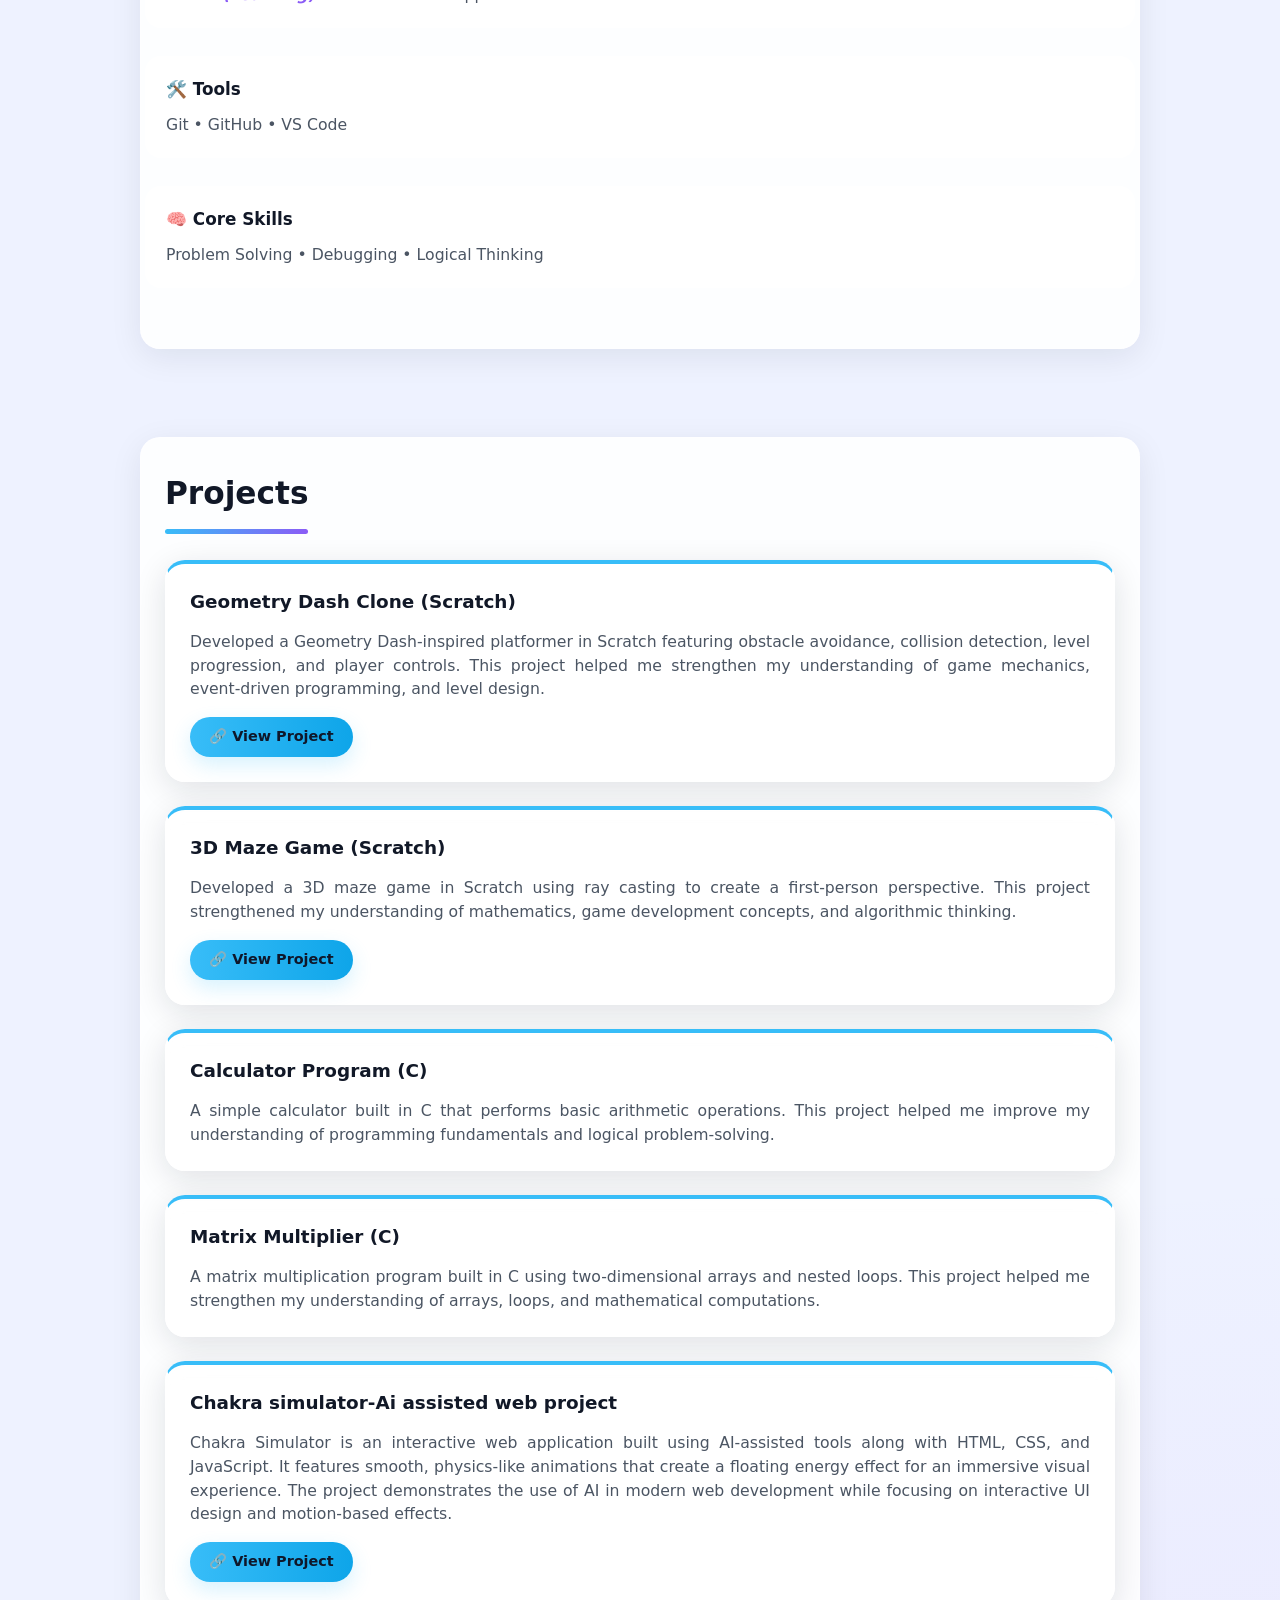
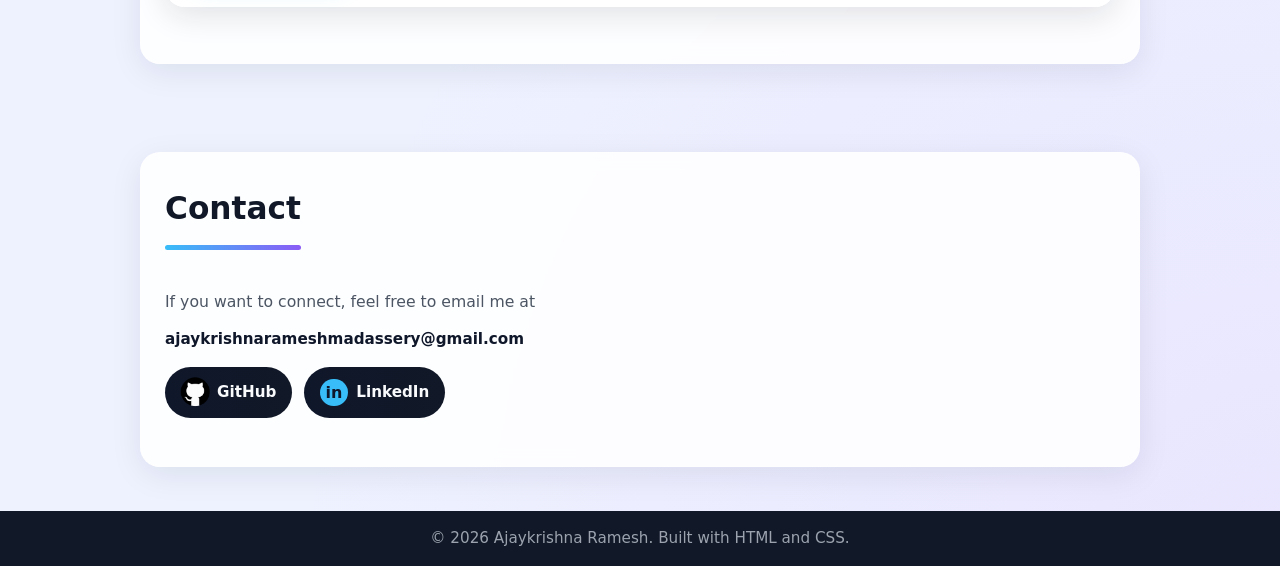
==== commit b156d38d: "13th commit" ====
--- a/index.html
+++ b/index.html
@@ -1,6 +1,7 @@
 <!DOCTYPE html>
 <html lang="en">
 <head>
+  <link rel="stylesheet" href="chatbot.css">
   <meta charset="UTF-8" />
   <meta name="viewport" content="width=device-width, initial-scale=1.0" />
   <title>Ajaykrishna Ramesh | Portfolio</title>
@@ -107,7 +108,7 @@
         <div class="project-card">
           <h3>Chakra simulator-Ai assisted web project</h3>
           <p>Chakra Simulator is an interactive web application built using AI-assisted tools along with HTML, CSS, and JavaScript. It features smooth, physics-like animations that create a floating energy effect for an immersive visual experience. The project demonstrates the use of AI in modern web development while focusing on interactive UI design and motion-based effects.</p>
-          <a href="https://github.com/AJ2130/chakra-simulator" target="_blank" rel="noreferrer" class="project-link">🔗 View Project</a>
+          <a href="https://aj2130.github.io/Chakra_simulator/" target="_blank" rel="noreferrer" class="project-link">🔗 View Project</a>
         </div>
       </div>
     </section>
@@ -118,7 +119,7 @@
         <p>If you want to connect, feel free to email me at</p>
         <a class="contact-link" href="mailto:ajaykrishnarameshmadassery@gmail.com">ajaykrishnarameshmadassery@gmail.com</a>
         <div class="social-links">
-          <a href="https://github.com/AJ2130?tab=repositories" target="_blank" rel="noreferrer">
+          <a href="https://github.com/AJ2130" target="_blank" rel="noreferrer">
             <span class="social-icon github-icon"><img src="git cat.png" alt="GitHub" width="60"></span>
             <span>GitHub</span>
           </a>
@@ -136,5 +137,6 @@
       <p>© 2026 Ajaykrishna Ramesh. Built with HTML and CSS.</p>
     </div>
   </footer>
+  <script src="chatbot.js" defer></script>
 </body>
 </html>
--- a/chatbot.css
+++ b/chatbot.css
@@ -0,0 +1,97 @@
+/* Chat bot - Dark glassmorphism with cyan glow */
+#aj-chatbot, #aj-chatbot * { box-sizing: border-box; font-family: -apple-system, BlinkMacSystemFont, "Segoe UI", Roboto, sans-serif; }
+
+#aj-chatbot-toggle {
+  position: fixed; bottom: 24px; right: 24px; width: 60px; height: 60px;
+  border-radius: 50%; border: none; cursor: pointer; z-index: 9999;
+  background: linear-gradient(135deg, #06b6d4, #3b82f6);
+  color: #fff; font-size: 28px;
+  box-shadow: 0 0 20px rgba(6,182,212,.6), 0 8px 24px rgba(0,0,0,.4);
+  transition: transform .25s ease, box-shadow .25s ease;
+  animation: aj-pulse 2.4s infinite;
+}
+#aj-chatbot-toggle:hover { transform: scale(1.08); box-shadow: 0 0 30px rgba(6,182,212,.9); }
+@keyframes aj-pulse {
+  0%,100% { box-shadow: 0 0 20px rgba(6,182,212,.6), 0 8px 24px rgba(0,0,0,.4); }
+  50%     { box-shadow: 0 0 32px rgba(6,182,212,.9), 0 8px 28px rgba(0,0,0,.5); }
+}
+
+#aj-chatbot-window {
+  position: fixed; bottom: 100px; right: 24px; width: 380px; height: 560px;
+  max-width: calc(100vw - 32px); max-height: calc(100vh - 120px);
+  background: rgba(15, 23, 42, 0.85);
+  backdrop-filter: blur(18px) saturate(160%);
+  -webkit-backdrop-filter: blur(18px) saturate(160%);
+  border: 1px solid rgba(6,182,212,.35);
+  border-radius: 18px; z-index: 9999; display: none; flex-direction: column;
+  box-shadow: 0 0 40px rgba(6,182,212,.25), 0 20px 60px rgba(0,0,0,.5);
+  color: #e2e8f0; overflow: hidden;
+  animation: aj-slide-up .3s ease;
+}
+#aj-chatbot-window.aj-open { display: flex; }
+#aj-chatbot-window.aj-minimized { height: 60px; }
+#aj-chatbot-window.aj-minimized .aj-body, #aj-chatbot-window.aj-minimized .aj-input-area, #aj-chatbot-window.aj-minimized .aj-quick { display: none; }
+@keyframes aj-slide-up { from { opacity: 0; transform: translateY(20px); } to { opacity: 1; transform: translateY(0); } }
+
+.aj-header {
+  display: flex; align-items: center; justify-content: space-between;
+  padding: 14px 16px; background: linear-gradient(135deg, rgba(6,182,212,.18), rgba(59,130,246,.18));
+  border-bottom: 1px solid rgba(6,182,212,.25);
+}
+.aj-header-title { display: flex; align-items: center; gap: 10px; }
+.aj-avatar { width: 34px; height: 34px; border-radius: 50%; background: linear-gradient(135deg,#06b6d4,#3b82f6);
+  display:flex; align-items:center; justify-content:center; font-size:18px;
+  box-shadow: 0 0 12px rgba(6,182,212,.6); }
+.aj-header h3 { margin: 0; font-size: 15px; color: #fff; font-weight: 600; }
+.aj-status { font-size: 11px; color: #67e8f9; margin-top: 2px; }
+.aj-header-actions { display: flex; gap: 6px; }
+.aj-header-actions button {
+  width: 28px; height: 28px; border-radius: 6px; border: none; cursor: pointer;
+  background: rgba(255,255,255,.08); color: #e2e8f0; font-size: 16px; line-height: 1;
+  transition: background .2s;
+}
+.aj-header-actions button:hover { background: rgba(6,182,212,.3); }
+
+.aj-body { flex: 1; overflow-y: auto; padding: 16px; display: flex; flex-direction: column; gap: 12px; scroll-behavior: smooth; }
+.aj-body::-webkit-scrollbar { width: 6px; }
+.aj-body::-webkit-scrollbar-thumb { background: rgba(6,182,212,.4); border-radius: 3px; }
+
+.aj-msg { max-width: 85%; padding: 10px 14px; border-radius: 14px; font-size: 14px; line-height: 1.5; word-wrap: break-word; animation: aj-fade .2s ease; }
+@keyframes aj-fade { from { opacity: 0; transform: translateY(4px); } to { opacity: 1; transform: translateY(0); } }
+.aj-msg.bot { background: rgba(30,41,59,.85); border: 1px solid rgba(6,182,212,.2); align-self: flex-start; border-bottom-left-radius: 4px; }
+.aj-msg.user { background: linear-gradient(135deg,#06b6d4,#3b82f6); color: #fff; align-self: flex-end; border-bottom-right-radius: 4px; box-shadow: 0 0 10px rgba(6,182,212,.4); }
+.aj-time { font-size: 10px; opacity: .6; margin-top: 4px; display: block; }
+.aj-msg a { color: #67e8f9; text-decoration: underline; }
+.aj-msg.user a { color: #fff; }
+.aj-msg ul { margin: 6px 0 0 0; padding-left: 18px; }
+.aj-msg li { margin: 3px 0; }
+.aj-msg strong { color: #67e8f9; }
+.aj-msg.user strong { color: #fff; }
+
+.aj-typing { display: inline-flex; gap: 4px; padding: 4px 0; }
+.aj-typing span { width: 7px; height: 7px; border-radius: 50%; background: #67e8f9; animation: aj-bounce 1.2s infinite; }
+.aj-typing span:nth-child(2) { animation-delay: .15s; }
+.aj-typing span:nth-child(3) { animation-delay: .3s; }
+@keyframes aj-bounce { 0%,60%,100% { transform: translateY(0); opacity: .5; } 30% { transform: translateY(-6px); opacity: 1; } }
+
+.aj-quick { display: flex; flex-wrap: wrap; gap: 6px; padding: 8px 12px; border-top: 1px solid rgba(6,182,212,.15); }
+.aj-quick button {
+  background: rgba(6,182,212,.12); color: #e2e8f0; border: 1px solid rgba(6,182,212,.3);
+  padding: 6px 10px; border-radius: 14px; font-size: 12px; cursor: pointer; transition: all .2s;
+}
+.aj-quick button:hover { background: rgba(6,182,212,.3); border-color: #06b6d4; box-shadow: 0 0 10px rgba(6,182,212,.4); }
+
+.aj-followup { display: flex; flex-wrap: wrap; gap: 6px; margin-top: 8px; }
+.aj-followup button { background: rgba(6,182,212,.08); color: #67e8f9; border: 1px solid rgba(6,182,212,.25); padding: 4px 10px; border-radius: 12px; font-size: 12px; cursor: pointer; transition: all .2s; }
+.aj-followup button:hover { background: rgba(6,182,212,.2); }
+
+.aj-input-area { display: flex; gap: 8px; padding: 10px 12px; border-top: 1px solid rgba(6,182,212,.2); background: rgba(15,23,42,.6); }
+#aj-input { flex: 1; background: rgba(30,41,59,.8); border: 1px solid rgba(6,182,212,.3); color: #e2e8f0; padding: 10px 12px; border-radius: 10px; font-size: 14px; outline: none; transition: border .2s, box-shadow .2s; }
+#aj-input:focus { border-color: #06b6d4; box-shadow: 0 0 10px rgba(6,182,212,.4); }
+#aj-send { background: linear-gradient(135deg,#06b6d4,#3b82f6); color: #fff; border: none; width: 42px; border-radius: 10px; cursor: pointer; font-size: 18px; transition: transform .15s; }
+#aj-send:hover { transform: scale(1.05); }
+
+@media (max-width: 480px) {
+  #aj-chatbot-window { right: 8px; left: 8px; width: auto; bottom: 88px; height: calc(100vh - 110px); }
+  #aj-chatbot-toggle { right: 16px; bottom: 16px; width: 54px; height: 54px; font-size: 24px; }
+}
